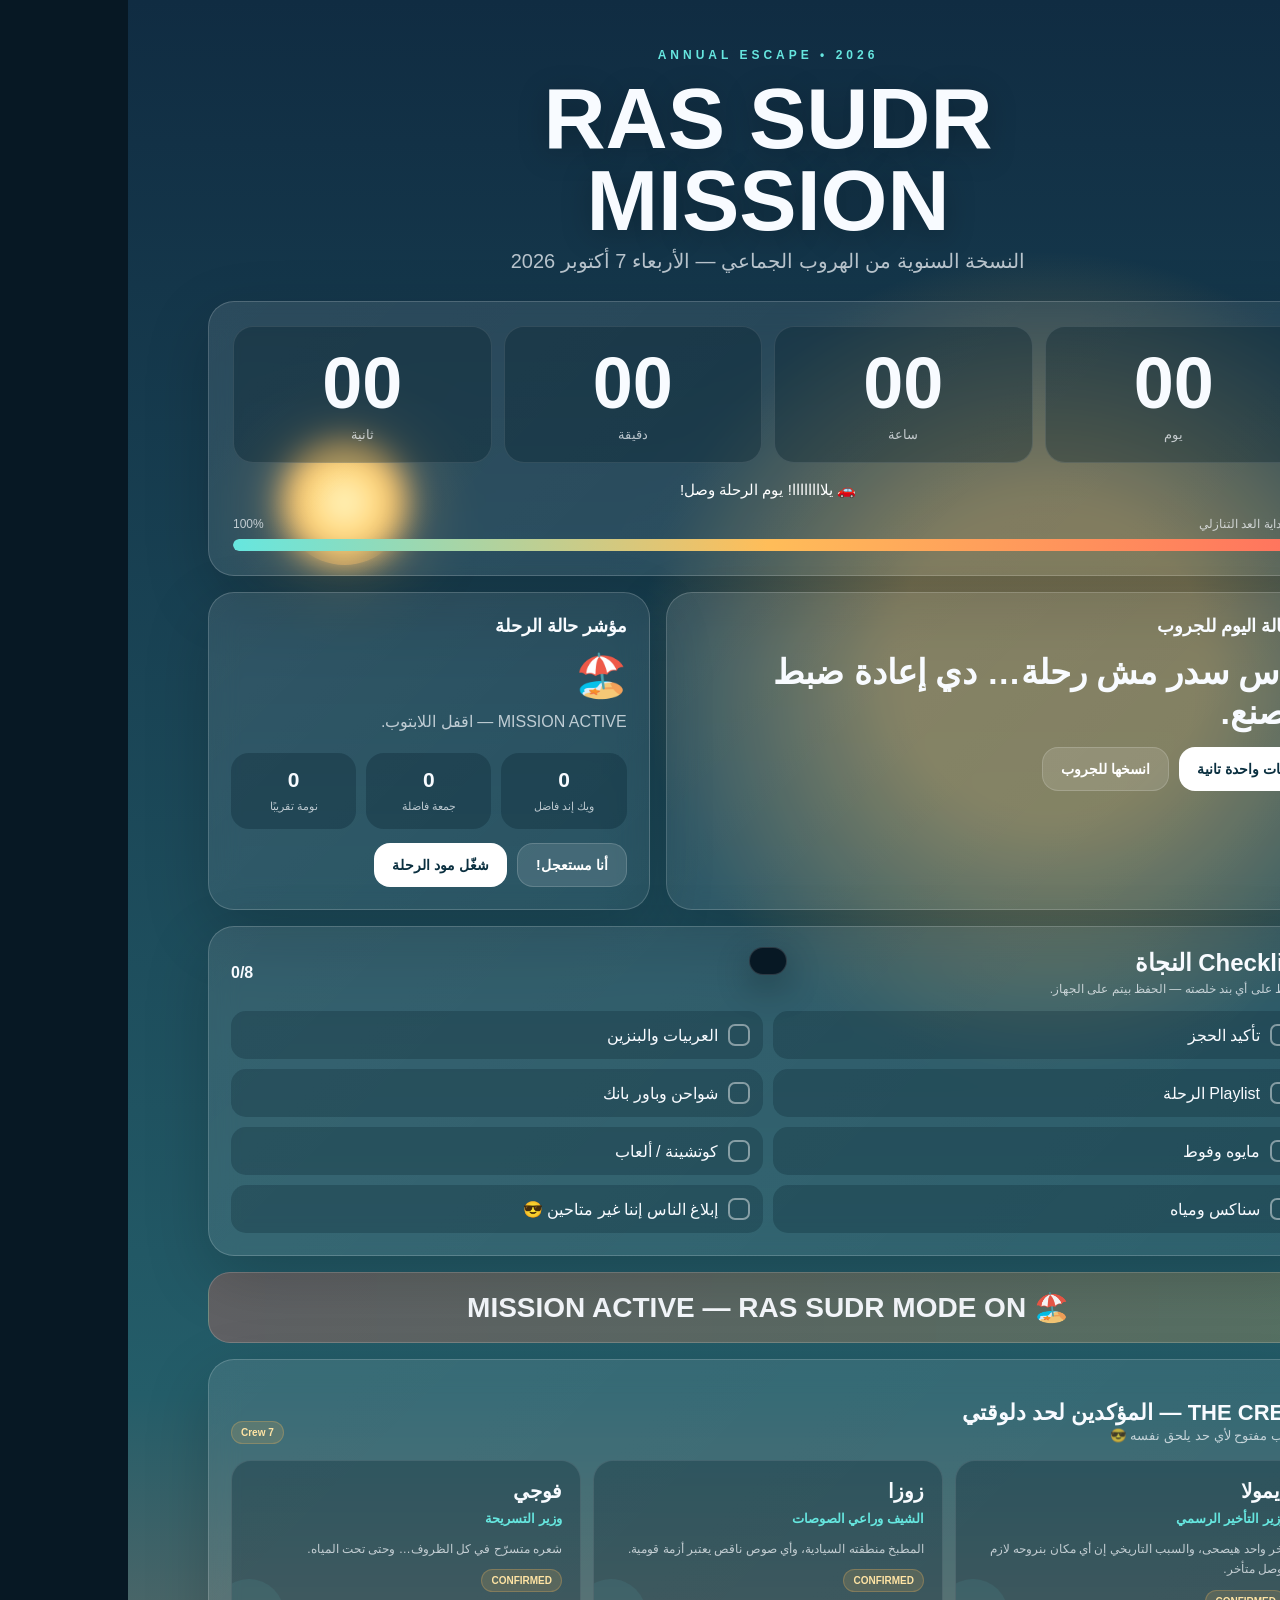
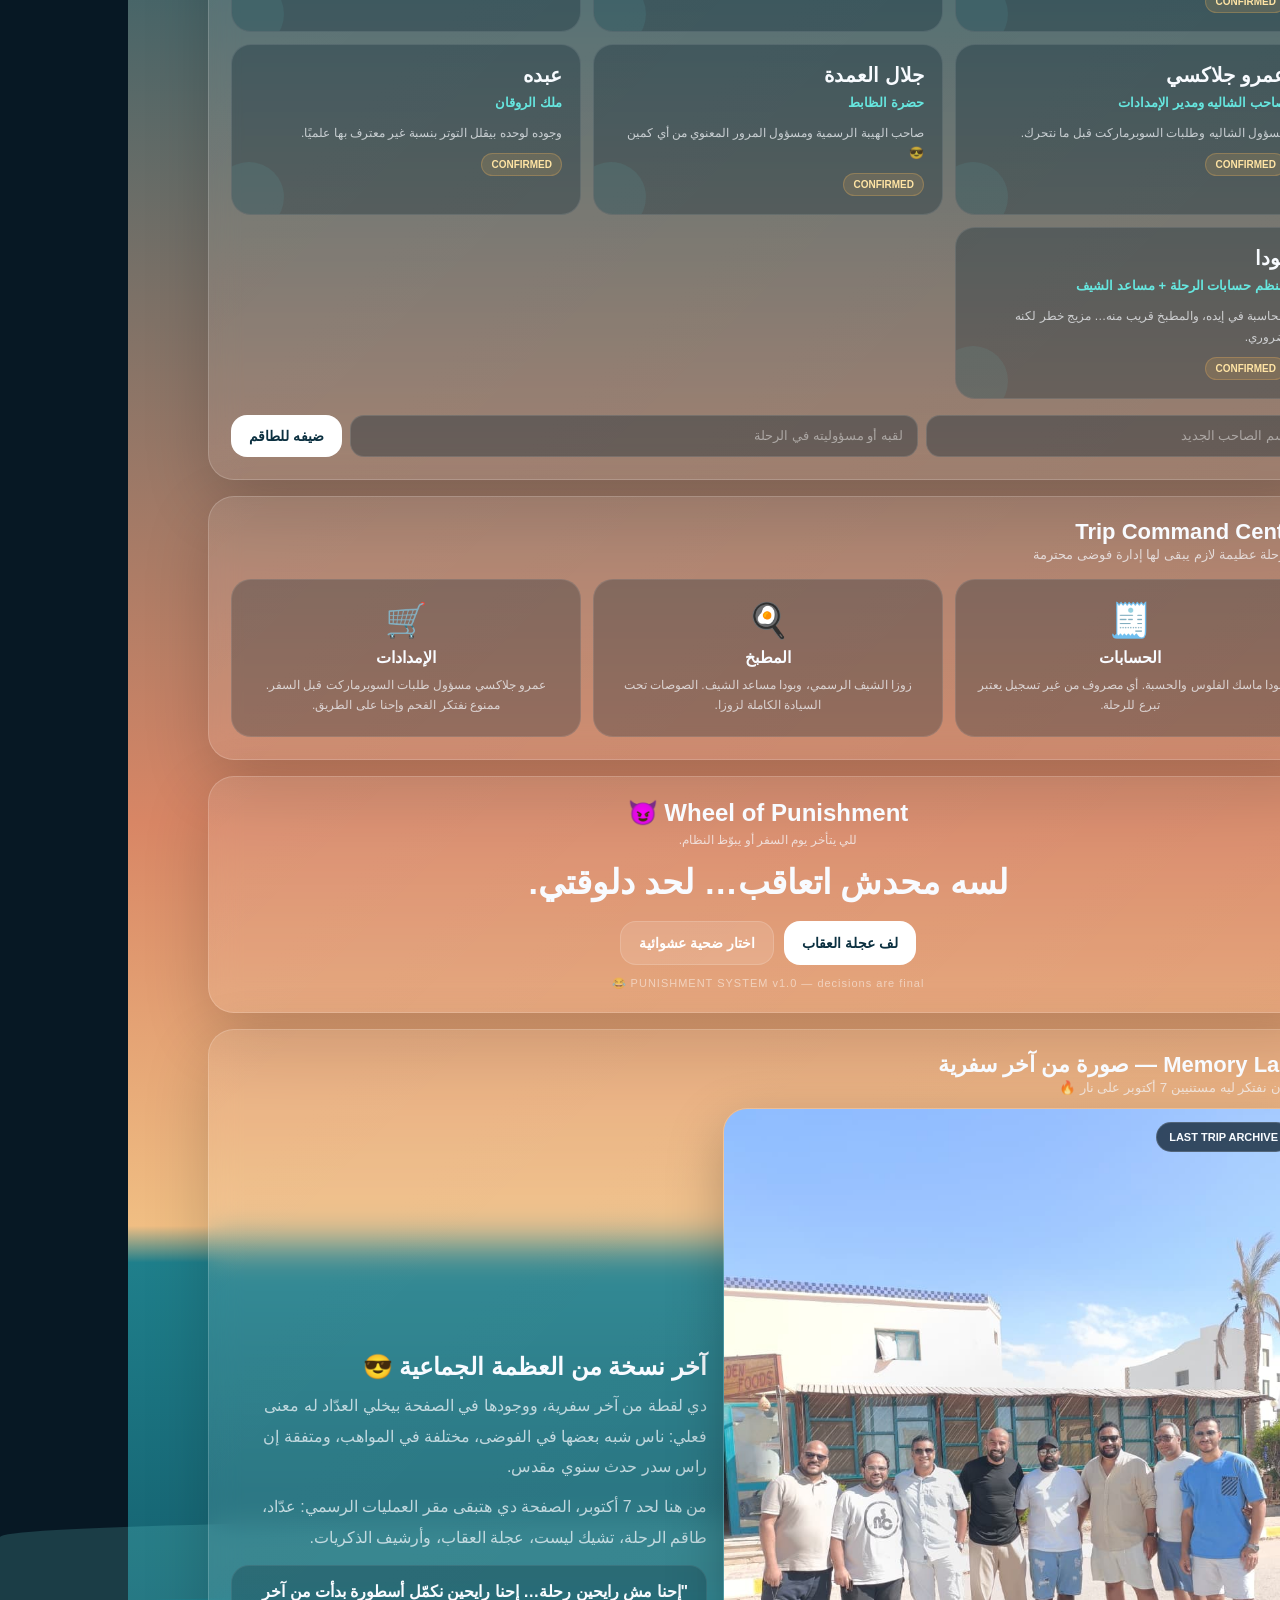
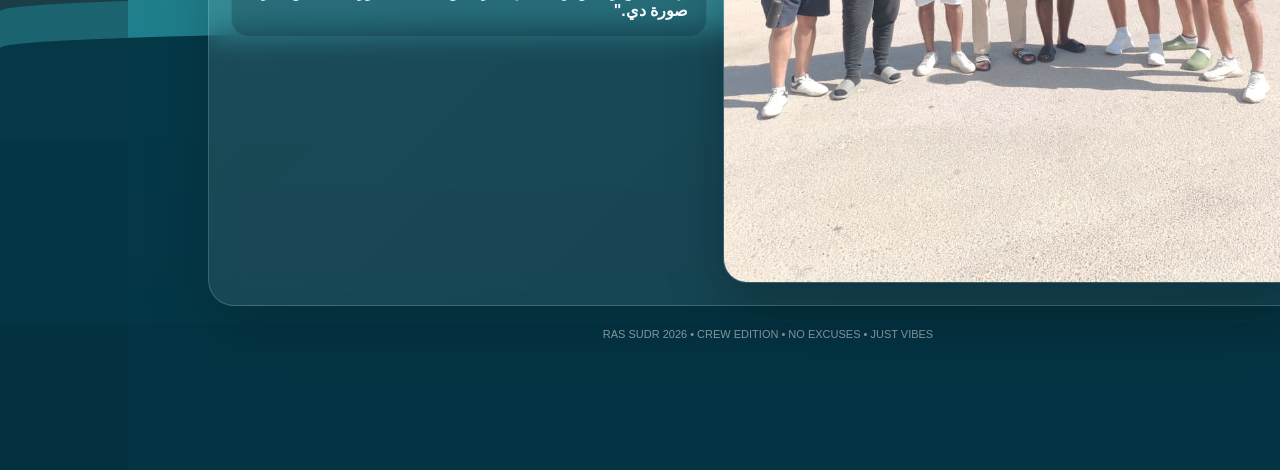
==== index.html @ b0a5f382 "Rename Ras_Sudr_Mission_2026_Crew_Edition_With_Photo.html to index.html" ====
<!DOCTYPE html>
<html lang="ar" dir="rtl">
<head>
<meta charset="UTF-8" />
<meta name="viewport" content="width=device-width, initial-scale=1.0" />
<title>Ras Sudr Mission 2026 — Crew Edition</title>
<style>
  :root{
    --bg1:#071824;
    --bg2:#0f4152;
    --sand:#f4d7a1;
    --sun:#ffbd59;
    --coral:#ff725e;
    --aqua:#66e6df;
    --glass:rgba(255,255,255,.10);
    --glass2:rgba(255,255,255,.06);
    --border:rgba(255,255,255,.18);
    --text:#f8fbff;
    --muted:rgba(248,251,255,.72);
  }
  *{box-sizing:border-box}
  html,body{margin:0;min-height:100%;font-family:Tahoma,Arial,sans-serif;background:var(--bg1);color:var(--text)}
  body{overflow-x:hidden}
  .sky{
    min-height:100vh;
    position:relative;
    background:
      radial-gradient(circle at 72% 18%, rgba(255,189,89,.42) 0 5%, transparent 13%),
      linear-gradient(180deg,#102c42 0%,#245d69 38%,#d88665 66%,#f0be83 77%,#1f7f8b 78%,#08384a 100%);
  }
  .sun{
    position:absolute; width:125px; height:125px; border-radius:50%;
    left:12%; top:12%; background:radial-gradient(circle,#fff4bd 0 12%,#ffd36a 40%,#ff9d48 100%);
    box-shadow:0 0 70px rgba(255,179,77,.5);
    animation:pulse 4s ease-in-out infinite;
  }
  @keyframes pulse{50%{transform:scale(1.04);box-shadow:0 0 100px rgba(255,179,77,.65)}}
  .wave,.wave2,.wave3{
    position:absolute; left:-10%; width:120%; border-radius:48% 52% 0 0 / 18px 18px 0 0;
  }
  .wave{height:12%;bottom:0;background:rgba(4,51,67,.92);animation:wave 8s ease-in-out infinite}
  .wave2{height:9%;bottom:4%;background:rgba(26,135,150,.52);animation:wave2 10s ease-in-out infinite}
  .wave3{height:6%;bottom:9%;background:rgba(115,224,218,.18);animation:wave 12s ease-in-out infinite reverse}
  @keyframes wave{50%{transform:translateX(3%) translateY(8px) rotate(.4deg)}}
  @keyframes wave2{50%{transform:translateX(-3%) translateY(-6px) rotate(-.5deg)}}
  .wrap{position:relative;z-index:5;width:min(1120px,92%);margin:auto;padding:48px 0 130px}
  .eyebrow{letter-spacing:4px;font-weight:800;font-size:12px;color:var(--aqua);text-align:center}
  h1{font-size:clamp(38px,7vw,86px);line-height:.95;margin:16px auto 8px;text-align:center;text-shadow:0 6px 30px rgba(0,0,0,.25)}
  .subtitle{text-align:center;color:var(--muted);font-size:clamp(15px,2vw,20px);margin-bottom:28px}
  .glass{
    background:linear-gradient(135deg,var(--glass),var(--glass2));
    border:1px solid var(--border); backdrop-filter:blur(15px); -webkit-backdrop-filter:blur(15px);
    box-shadow:0 22px 65px rgba(0,0,0,.18); border-radius:26px;
  }
  .countdown{padding:24px}
  .timer{display:grid;grid-template-columns:repeat(4,1fr);gap:12px}
  .unit{padding:20px 8px;text-align:center;border-radius:20px;background:rgba(4,31,43,.34);border:1px solid rgba(255,255,255,.10)}
  .num{font-size:clamp(36px,7vw,72px);font-weight:900;line-height:1;font-variant-numeric:tabular-nums}
  .label{margin-top:8px;color:var(--muted);font-size:13px}
  .status{text-align:center;margin-top:18px;font-size:15px;color:#fff}
  .progressBox{margin-top:18px}
  .progressTop{display:flex;justify-content:space-between;gap:12px;color:var(--muted);font-size:12px;margin-bottom:8px}
  .bar{height:12px;border-radius:99px;background:rgba(255,255,255,.12);overflow:hidden}
  .fill{height:100%;width:0;border-radius:99px;background:linear-gradient(90deg,var(--aqua),var(--sun),var(--coral));transition:width .8s ease}
  .grid{display:grid;grid-template-columns:1.2fr .8fr;gap:16px;margin-top:16px}
  .card{padding:22px}
  .card h2{font-size:18px;margin:0 0 14px}
  .quote{font-size:clamp(22px,3vw,34px);font-weight:800;min-height:82px;display:flex;align-items:center}
  button{
    border:0;cursor:pointer;border-radius:16px;padding:13px 18px;font-weight:800;font-size:14px;
    background:#fff;color:#0b3040;transition:.2s transform,.2s opacity;
  }
  button:hover{transform:translateY(-2px)}
  .secondary{background:rgba(255,255,255,.12);color:#fff;border:1px solid rgba(255,255,255,.16)}
  .buttons{display:flex;gap:10px;flex-wrap:wrap;margin-top:14px}
  .mood{font-size:42px;margin-bottom:8px}
  .moodText{color:var(--muted);line-height:1.8}
  .mini-grid{display:grid;grid-template-columns:repeat(3,1fr);gap:10px;margin-top:16px}
  .mini{padding:15px;border-radius:18px;background:rgba(4,31,43,.30);text-align:center}
  .mini strong{display:block;font-size:21px;margin-bottom:4px}
  .mini span{font-size:11px;color:var(--muted)}
  .check{margin-top:16px;padding:22px}
  .checkHeader{display:flex;justify-content:space-between;gap:12px;align-items:center}
  .checklist{display:grid;grid-template-columns:repeat(2,1fr);gap:10px;margin-top:15px}
  .item{display:flex;align-items:center;gap:10px;padding:13px;border-radius:15px;background:rgba(4,31,43,.25);cursor:pointer;user-select:none}
  .box{width:22px;height:22px;border-radius:7px;border:2px solid rgba(255,255,255,.45);display:grid;place-items:center;flex:0 0 auto}
  .item.done{opacity:.58;text-decoration:line-through}
  .item.done .box{background:var(--aqua);border-color:var(--aqua);color:#07303d}
  .footer{text-align:center;margin-top:22px;color:rgba(255,255,255,.55);font-size:11px}
  .shake{animation:shake .42s linear}
  @keyframes shake{
    0%,100%{transform:translateX(0)}20%{transform:translateX(-9px)}40%{transform:translateX(9px)}
    60%{transform:translateX(-7px)}80%{transform:translateX(7px)}
  }
  .toast{
    position:fixed;z-index:30;bottom:25px;left:50%;transform:translateX(-50%) translateY(100px);
    background:#071824;color:#fff;padding:13px 18px;border-radius:999px;border:1px solid rgba(255,255,255,.15);
    box-shadow:0 12px 35px rgba(0,0,0,.3);transition:.35s;white-space:nowrap;max-width:92%;overflow:hidden;text-overflow:ellipsis
  }
  .toast.show{transform:translateX(-50%) translateY(0)}
  .confetti{position:fixed;z-index:25;top:-20px;width:10px;height:18px;border-radius:2px;animation:fall linear forwards}
  @keyframes fall{to{transform:translateY(110vh) rotate(900deg)}}
  @media(max-width:760px){
    .wrap{padding-top:32px}
    .grid{grid-template-columns:1fr}
    .timer{grid-template-columns:repeat(2,1fr)}
    .checklist{grid-template-columns:1fr}
    .mini-grid{grid-template-columns:1fr 1fr 1fr}
    .sun{width:90px;height:90px;left:6%;top:8%}
  }

  .sectionTitle{display:flex;justify-content:space-between;gap:12px;align-items:end;margin:18px 0 12px}
  .sectionTitle h2{margin:0;font-size:22px}
  .sectionTitle small{color:var(--muted)}
  .crewWrap{margin-top:16px;padding:22px}
  .crewGrid{display:grid;grid-template-columns:repeat(3,1fr);gap:12px;margin-top:16px}
  .crewCard{position:relative;padding:18px;border-radius:20px;background:rgba(4,31,43,.30);border:1px solid rgba(255,255,255,.10);min-height:145px;overflow:hidden}
  .crewCard::after{content:"";position:absolute;width:70px;height:70px;border-radius:50%;background:rgba(102,230,223,.08);left:-18px;bottom:-18px}
  .crewName{font-size:20px;font-weight:900;margin-bottom:6px}
  .crewRole{font-size:13px;color:var(--aqua);font-weight:800;line-height:1.6}
  .crewJoke{font-size:12px;color:var(--muted);margin-top:9px;line-height:1.7}
  .badge{display:inline-block;padding:5px 9px;border-radius:999px;background:rgba(255,189,89,.15);color:#ffe4a4;border:1px solid rgba(255,189,89,.25);font-size:10px;font-weight:800;margin-top:10px}
  .crewAdd{display:grid;grid-template-columns:1fr 1.5fr auto;gap:8px;margin-top:16px}
  .crewAdd input{width:100%;border:1px solid rgba(255,255,255,.12);background:rgba(4,31,43,.35);color:#fff;border-radius:14px;padding:12px 14px;outline:none}
  .crewAdd input::placeholder{color:rgba(255,255,255,.45)}
  .missionGrid{display:grid;grid-template-columns:repeat(3,1fr);gap:12px;margin-top:16px}
  .missionCard{padding:20px;border-radius:20px;background:rgba(4,31,43,.28);border:1px solid rgba(255,255,255,.10);text-align:center}
  .missionIcon{font-size:34px;margin-bottom:8px}
  .missionCard h3{margin:0 0 8px;font-size:16px}
  .missionCard p{margin:0;color:var(--muted);font-size:12px;line-height:1.7}
  .wheelBox{margin-top:16px;padding:22px;text-align:center}
  .wheelResult{font-size:clamp(22px,3vw,34px);font-weight:900;min-height:50px;display:grid;place-items:center;margin:10px 0}
  .secretBanner{display:none;margin-top:16px;padding:18px 22px;text-align:center;font-weight:900;font-size:clamp(18px,3vw,28px);border-radius:22px;background:linear-gradient(90deg,rgba(255,114,94,.28),rgba(255,189,89,.24));border:1px solid rgba(255,255,255,.18)}
  .secretBanner.show{display:block;animation:flashIn .5s ease}
  @keyframes flashIn{from{opacity:0;transform:scale(.96)}to{opacity:1;transform:scale(1)}}
  .tripCode{margin-top:12px;font-size:11px;color:rgba(255,255,255,.5);letter-spacing:1px}
  @media(max-width:900px){.crewGrid{grid-template-columns:repeat(2,1fr)}.missionGrid{grid-template-columns:1fr}.crewAdd{grid-template-columns:1fr}}
  @media(max-width:560px){.crewGrid{grid-template-columns:1fr}}


  .memorySection{margin-top:16px;padding:22px}
  .memoryGrid{display:grid;grid-template-columns:1.1fr .9fr;gap:16px;align-items:center}
  .memoryPhotoWrap{position:relative}
  .memoryPhoto{
    width:100%;display:block;border-radius:24px;border:1px solid rgba(255,255,255,.14);
    box-shadow:0 20px 55px rgba(0,0,0,.25)
  }
  .photoTag{
    position:absolute;right:14px;top:14px;padding:8px 12px;border-radius:999px;
    background:rgba(7,24,36,.72);backdrop-filter:blur(8px);border:1px solid rgba(255,255,255,.16);
    font-size:11px;font-weight:800
  }
  .memoryText h2{margin:0 0 10px;font-size:24px}
  .memoryText p{margin:0 0 10px;color:var(--muted);line-height:1.9}
  .memoryQuote{
    margin-top:12px;padding:16px 18px;border-radius:18px;background:rgba(4,31,43,.25);
    border:1px solid rgba(255,255,255,.08);font-weight:800
  }
  @media(max-width:900px){.memoryGrid{grid-template-columns:1fr}}

</style>
</head>
<body>
<div class="sky">
  <div class="sun"></div>
  <div class="wave3"></div><div class="wave2"></div><div class="wave"></div>

  <main class="wrap">
    <div class="eyebrow">ANNUAL ESCAPE • 2026</div>
    <h1>RAS SUDR<br>MISSION</h1>
    <div class="subtitle">النسخة السنوية من الهروب الجماعي — الأربعاء 7 أكتوبر 2026</div>

    <section class="glass countdown" id="mainCard">
      <div class="timer">
        <div class="unit"><div class="num" id="days">00</div><div class="label">يوم</div></div>
        <div class="unit"><div class="num" id="hours">00</div><div class="label">ساعة</div></div>
        <div class="unit"><div class="num" id="minutes">00</div><div class="label">دقيقة</div></div>
        <div class="unit"><div class="num" id="seconds">00</div><div class="label">ثانية</div></div>
      </div>
      <div class="status" id="status">جاري حساب مستوى الصبر المتبقي...</div>
      <div class="progressBox">
        <div class="progressTop"><span>من بداية العد التنازلي</span><span id="percent">0%</span></div>
        <div class="bar"><div class="fill" id="fill"></div></div>
      </div>
    </section>

    <div class="grid">
      <section class="glass card">
        <h2>رسالة اليوم للجروب</h2>
        <div class="quote" id="quote">راس سدر مش رحلة… دي إعادة ضبط مصنع.</div>
        <div class="buttons">
          <button onclick="newQuote()">هات واحدة تانية</button>
          <button class="secondary" onclick="copyQuote()">انسخها للجروب</button>
        </div>
      </section>

      <section class="glass card">
        <h2>مؤشر حالة الرحلة</h2>
        <div class="mood" id="mood">🌊</div>
        <div class="moodText" id="moodText">لسه بنسخّن… بس الحجز في القلب.</div>
        <div class="mini-grid">
          <div class="mini"><strong id="weekends">0</strong><span>ويك إند فاضل</span></div>
          <div class="mini"><strong id="fridays">0</strong><span>جمعة فاضلة</span></div>
          <div class="mini"><strong id="sleepCount">0</strong><span>نومة تقريبًا</span></div>
        </div>
        <div class="buttons">
          <button class="secondary" onclick="panic()">أنا مستعجل!</button>
          <button onclick="party()">شغّل مود الرحلة</button>
        </div>
      </section>
    </div>

    <section class="glass check">
      <div class="checkHeader">
        <div>
          <h2 style="margin:0 0 5px">Checklist النجاة</h2>
          <div style="color:var(--muted);font-size:12px">اضغط على أي بند خلصته — الحفظ بيتم على الجهاز.</div>
        </div>
        <div id="doneCount" style="font-weight:900">0/8</div>
      </div>
      <div class="checklist" id="checklist"></div>
    </section>

    
    <div class="secretBanner" id="secretBanner"></div>

    <section class="glass crewWrap">
      <div class="sectionTitle">
        <div>
          <h2>THE CREW — المؤكدين لحد دلوقتي</h2>
          <small>والباب مفتوح لأي حد يلحق نفسه 😎</small>
        </div>
        <div class="badge" id="crewCount">7 Crew</div>
      </div>
      <div class="crewGrid" id="crewGrid"></div>

      <div class="crewAdd">
        <input id="newCrewName" type="text" placeholder="اسم الصاحب الجديد">
        <input id="newCrewRole" type="text" placeholder="لقبه أو مسؤوليته في الرحلة">
        <button onclick="addCrew()">ضيفه للطاقم</button>
      </div>
    </section>

    <section class="glass card" style="margin-top:16px">
      <div class="sectionTitle" style="margin-top:0">
        <div>
          <h2>Trip Command Center</h2>
          <small>كل رحلة عظيمة لازم يبقى لها إدارة فوضى محترمة</small>
        </div>
      </div>
      <div class="missionGrid">
        <div class="missionCard">
          <div class="missionIcon">🧾</div>
          <h3>الحسابات</h3>
          <p>بودا ماسك الفلوس والحسبة. أي مصروف من غير تسجيل يعتبر تبرع للرحلة.</p>
        </div>
        <div class="missionCard">
          <div class="missionIcon">🍳</div>
          <h3>المطبخ</h3>
          <p>زوزا الشيف الرسمي، وبودا مساعد الشيف. الصوصات تحت السيادة الكاملة لزوزا.</p>
        </div>
        <div class="missionCard">
          <div class="missionIcon">🛒</div>
          <h3>الإمدادات</h3>
          <p>عمرو جلاكسي مسؤول طلبات السوبرماركت قبل السفر. ممنوع نفتكر الفحم وإحنا على الطريق.</p>
        </div>
      </div>
    </section>

    <section class="glass wheelBox">
      <h2 style="margin:0">Wheel of Punishment 😈</h2>
      <div style="color:var(--muted);font-size:12px;margin-top:6px">للي يتأخر يوم السفر أو يبوّظ النظام.</div>
      <div class="wheelResult" id="wheelResult">لسه محدش اتعاقب… لحد دلوقتي.</div>
      <div class="buttons" style="justify-content:center">
        <button onclick="spinPunishment()">لف عجلة العقاب</button>
        <button class="secondary" onclick="pickVictim()">اختار ضحية عشوائية</button>
      </div>
      <div class="tripCode">PUNISHMENT SYSTEM v1.0 — decisions are final 😂</div>
    </section>


    <section class="glass memorySection">
      <div class="sectionTitle" style="margin-top:0">
        <div>
          <h2>Memory Lane — صورة من آخر سفرية</h2>
          <small>عشان نفتكر ليه مستنيين 7 أكتوبر على نار 🔥</small>
        </div>
      </div>
      <div class="memoryGrid">
        <div class="memoryPhotoWrap">
          <img class="memoryPhoto" src="[data-uri]" alt="صورة من آخر سفرية راس سدر">
          <div class="photoTag">LAST TRIP ARCHIVE</div>
        </div>
        <div class="memoryText">
          <h2>آخر نسخة من العظمة الجماعية 😎</h2>
          <p>
            دي لقطة من آخر سفرية، ووجودها في الصفحة بيخلي العدّاد له معنى فعلي:
            ناس شبه بعضها في الفوضى، مختلفة في المواهب، ومتفقة إن راس سدر حدث سنوي مقدس.
          </p>
          <p>
            من هنا لحد 7 أكتوبر، الصفحة دي هتبقى مقر العمليات الرسمي:
            عدّاد، طاقم الرحلة، تشيك ليست، عجلة العقاب، وأرشيف الذكريات.
          </p>
          <div class="memoryQuote">"إحنا مش رايحين رحلة… إحنا رايحين نكمّل أسطورة بدأت من آخر صورة دي."</div>
        </div>
      </div>
    </section>


    <div class="footer">RAS SUDR 2026 • CREW EDITION • NO EXCUSES • JUST VIBES</div>
  </main>
</div>
<div class="toast" id="toast"></div>

<script>
/* =========================
   عدّل من هنا بسهولة
   ========================= */
const CONFIG = {
  tripDate: new Date("2026-10-07T00:00:00+03:00"),
  countdownStart: new Date("2026-08-23T00:00:00+03:00"),
  checklist: [
    "تأكيد الحجز",
    "العربيات والبنزين",
    "Playlist الرحلة",
    "شواحن وباور بانك",
    "مايوه وفوط",
    "كوتشينة / ألعاب",
    "سناكس ومياه",
    "إبلاغ الناس إننا غير متاحين 😎"
  ],

  crew: [
    {name:"إيمولا", role:"وزير التأخير الرسمي", joke:"آخر واحد هيصحى، والسبب التاريخي إن أي مكان بنروحه لازم نوصل متأخر."},
    {name:"زوزا", role:"الشيف وراعي الصوصات", joke:"المطبخ منطقته السيادية، وأي صوص ناقص يعتبر أزمة قومية."},
    {name:"فوجي", role:"وزير التسريحة", joke:"شعره متسرّح في كل الظروف… وحتى تحت المياه."},
    {name:"عمرو جلاكسي", role:"صاحب الشاليه ومدير الإمدادات", joke:"مسؤول الشاليه وطلبات السوبرماركت قبل ما نتحرك."},
    {name:"جلال العمدة", role:"حضرة الظابط", joke:"صاحب الهيبة الرسمية ومسؤول المرور المعنوي من أي كمين 😎"},
    {name:"عبده", role:"ملك الروقان", joke:"وجوده لوحده بيقلل التوتر بنسبة غير معترف بها علميًا."},
    {name:"بودا", role:"منظم حسابات الرحلة + مساعد الشيف", joke:"الحاسبة في إيده، والمطبخ قريب منه… مزيج خطر لكنه ضروري."}
  ],
  punishments: [
    "يعمل الشاي/القهوة للجروب كله ☕",
    "ينزل يجيب طلب السوبرماركت الجاي 🛒",
    "يغسل المواعين بعد الأكلة الكبيرة 🍽️",
    "يدفع أول آيس كريم للجروب 🍦",
    "يتنازل عن اختيار الأغنية الجاية 🎵",
    "يصحّي إيمولا الصبح — أصعب عقاب 😭",
    "يبقى مسؤول تصوير الجروب لمدة ساعة 📸",
    "يجهز الفطار مع الشيف 👨‍🍳"
  ],
  quotes: [
    "راس سدر مش رحلة… دي إعادة ضبط مصنع.",
    "كل يوم بيعدّي هو انتصار صغير على الشغل.",
    "اللي يقول مش جاي… هنعتبره قالها تحت ضغط.",
    "ممنوع الكلام عن الشغل بعد أول لافتة راس سدر.",
    "7 أكتوبر: اليوم الرسمي لاختفاء المسؤولية.",
    "إحنا مش مستنيين إجازة… الإجازة هي اللي مستنيانا.",
    "باقي شوية ونبدأ أهم اجتماع سنوي: البحر × الصحاب.",
    "الـOut of Office السنة دي هيبقى له معنى."
  ]
};

const $ = id => document.getElementById(id);
const pad = n => String(n).padStart(2,"0");

function updateCountdown(){
  const now = new Date();
  let diff = CONFIG.tripDate - now;

  if(diff <= 0){
    $("days").textContent="00"; $("hours").textContent="00";
    $("minutes").textContent="00"; $("seconds").textContent="00";
    $("status").textContent="🚗 يلاااااااا! يوم الرحلة وصل!";
    $("fill").style.width="100%"; $("percent").textContent="100%";
    $("mood").textContent="🏖️"; $("moodText").textContent="MISSION ACTIVE — اقفل اللابتوب.";
    $("secretBanner").textContent="🏖️ MISSION ACTIVE — RAS SUDR MODE ON"; $("secretBanner").classList.add("show");
    return;
  }

  const d = Math.floor(diff/86400000);
  const h = Math.floor((diff%86400000)/3600000);
  const m = Math.floor((diff%3600000)/60000);
  const s = Math.floor((diff%60000)/1000);

  $("days").textContent=pad(d); $("hours").textContent=pad(h);
  $("minutes").textContent=pad(m); $("seconds").textContent=pad(s);
  $("sleepCount").textContent=d;
  updateSecretMode(d);

  const total = CONFIG.tripDate - CONFIG.countdownStart;
  const elapsed = now - CONFIG.countdownStart;
  const p = Math.max(0,Math.min(100,(elapsed/total)*100));
  $("fill").style.width=p.toFixed(1)+"%";
  $("percent").textContent=p.toFixed(1)+"%";

  $("weekends").textContent=Math.ceil(d/7);
  $("fridays").textContent=countWeekday(now,CONFIG.tripDate,5);

  if(d > 30){
    $("status").textContent="لسه بدري… بس العد التنازلي رسميًا بدأ.";
    $("mood").textContent="🌊"; $("moodText").textContent="مرحلة الترقب الهادئ… قبل ما الجروب يقلب كل يوم.";
  }else if(d > 14){
    $("status").textContent="بدأنا ندخل منطقة الحماس غير المبرر.";
    $("mood").textContent="😎"; $("moodText").textContent="وقت تأكيد العربيات والحجز والبلاي ليست.";
  }else if(d > 7){
    $("status").textContent="أقل من أسبوعين. أي أعذار مرفوضة.";
    $("mood").textContent="🔥"; $("moodText").textContent="الحماس عالي. الإنتاجية في الشغل تحت المراجعة.";
  }else if(d > 2){
    $("status").textContent="أقل من أسبوع. ممنوع أي ظروف طارئة.";
    $("mood").textContent="🧳"; $("moodText").textContent="Pack. Charge. Disappear.";
  }else{
    $("status").textContent="🚨 حالة طوارئ: الرحلة قربت جدًا!";
    $("mood").textContent="🚗💨"; $("moodText").textContent="أي اجتماع بعد كده غير معترف به.";
  }
}

function countWeekday(start,end,weekday){
  let c=0,d=new Date(start); d.setHours(0,0,0,0);
  while(d<end){ if(d.getDay()===weekday)c++; d.setDate(d.getDate()+1); }
  return c;
}

function newQuote(){
  const arr=CONFIG.quotes;
  let q=arr[Math.floor(Math.random()*arr.length)];
  if(q===$("quote").textContent && arr.length>1) return newQuote();
  $("quote").textContent=q;
}

function copyQuote(){
  const text=$("quote").textContent+" 🌊🏖️";
  navigator.clipboard?.writeText(text);
  showToast("اتنسخت… ابعتها للجروب وولّع الدنيا 😎");
}

function panic(){
  const card=$("mainCard");
  card.classList.remove("shake"); void card.offsetWidth; card.classList.add("shake");
  const msgs=[
    "مفيش زرار يسرّع أكتوبر للأسف 😭",
    "حاول تنام بدري… الأيام هتعدي أسرع 😂",
    "تم إرسال طلب رسمي للزمن إنه يسرّع.",
    "Error 404: الصبر غير موجود."
  ];
  showToast(msgs[Math.floor(Math.random()*msgs.length)]);
}

function party(){
  for(let i=0;i<55;i++){
    const el=document.createElement("div");
    el.className="confetti";
    el.style.left=Math.random()*100+"vw";
    el.style.background=["#66e6df","#ffbd59","#ff725e","#fff","#8fd3ff"][Math.floor(Math.random()*5)];
    el.style.animationDuration=(2+Math.random()*2.5)+"s";
    el.style.animationDelay=(Math.random()*.8)+"s";
    document.body.appendChild(el);
    setTimeout(()=>el.remove(),5000);
  }
  showToast("MISSION MODE: ON 🌊🔥");
}

let toastTimer;
function showToast(text){
  const t=$("toast"); t.textContent=text; t.classList.add("show");
  clearTimeout(toastTimer); toastTimer=setTimeout(()=>t.classList.remove("show"),2600);
}


function getCrew(){
  const extras=JSON.parse(localStorage.getItem("rasSudrExtraCrew")||"[]");
  return [...CONFIG.crew,...extras];
}

function buildCrew(){
  const crew=getCrew();
  const grid=$("crewGrid");
  grid.innerHTML="";
  crew.forEach((p,i)=>{
    const c=document.createElement("div");
    c.className="crewCard";
    c.innerHTML=`
      <div class="crewName">${p.name}</div>
      <div class="crewRole">${p.role}</div>
      <div class="crewJoke">${p.joke || "عضو جديد في الطاقم… التفاصيل السرية لسه بتتجمع."}</div>
      <span class="badge">${i < CONFIG.crew.length ? "CONFIRMED" : "NEW JOINER"}</span>
    `;
    grid.appendChild(c);
  });
  $("crewCount").textContent=crew.length+" Crew";
}

function addCrew(){
  const name=$("newCrewName").value.trim();
  const role=$("newCrewRole").value.trim();
  if(!name){showToast("اكتب اسم الصاحب الأول 😄");return;}
  const extras=JSON.parse(localStorage.getItem("rasSudrExtraCrew")||"[]");
  extras.push({name,role:role||"عضو جديد تحت الاختبار",joke:"انضم متأخر… ولسه بنحدد مسؤوليته الحقيقية 😂"});
  localStorage.setItem("rasSudrExtraCrew",JSON.stringify(extras));
  $("newCrewName").value=""; $("newCrewRole").value="";
  buildCrew(); party(); showToast(name+" دخل الطاقم رسميًا 🔥");
}

function spinPunishment(){
  const p=CONFIG.punishments[Math.floor(Math.random()*CONFIG.punishments.length)];
  $("wheelResult").textContent=p;
  showToast("تم إصدار الحكم 😂");
}

function pickVictim(){
  const crew=getCrew();
  const victim=crew[Math.floor(Math.random()*crew.length)];
  $("wheelResult").textContent="الضحية: "+victim.name+" 😈";
  showToast("اختيار عادل 100%… تقريبًا.");
}

function updateSecretMode(daysLeft){
  const b=$("secretBanner");
  b.classList.remove("show");
  if(daysLeft <= 1){
    b.textContent="🚨 PACK YOUR SH*T. WE LEAVE TOMORROW. 😂";
    b.classList.add("show");
  }else if(daysLeft <= 7){
    b.textContent="🚨 ONE WEEK LEFT — CANCEL ALL RESPONSIBILITIES";
    b.classList.add("show");
  }else if(daysLeft <= 14){
    b.textContent="🔥 TWO WEEKS LEFT — EXCUSES ARE NOW OFFICIALLY REJECTED";
    b.classList.add("show");
  }
}


function buildChecklist(){
  const saved=JSON.parse(localStorage.getItem("rasSudrChecklist")||"[]");
  const box=$("checklist"); box.innerHTML="";
  CONFIG.checklist.forEach((text,i)=>{
    const item=document.createElement("div");
    item.className="item"+(saved.includes(i)?" done":"");
    item.innerHTML=`<span class="box">${saved.includes(i)?"✓":""}</span><span>${text}</span>`;
    item.onclick=()=>toggleItem(i,item);
    box.appendChild(item);
  });
  updateDone();
}
function toggleItem(i,el){
  let saved=JSON.parse(localStorage.getItem("rasSudrChecklist")||"[]");
  saved=saved.includes(i)?saved.filter(x=>x!==i):[...saved,i];
  localStorage.setItem("rasSudrChecklist",JSON.stringify(saved));
  el.classList.toggle("done");
  el.querySelector(".box").textContent=el.classList.contains("done")?"✓":"";
  updateDone();
}
function updateDone(){
  const saved=JSON.parse(localStorage.getItem("rasSudrChecklist")||"[]");
  $("doneCount").textContent=`${saved.length}/${CONFIG.checklist.length}`;
}

buildCrew();
buildChecklist();
updateCountdown();
setInterval(updateCountdown,1000);
</script>
</body>
</html>
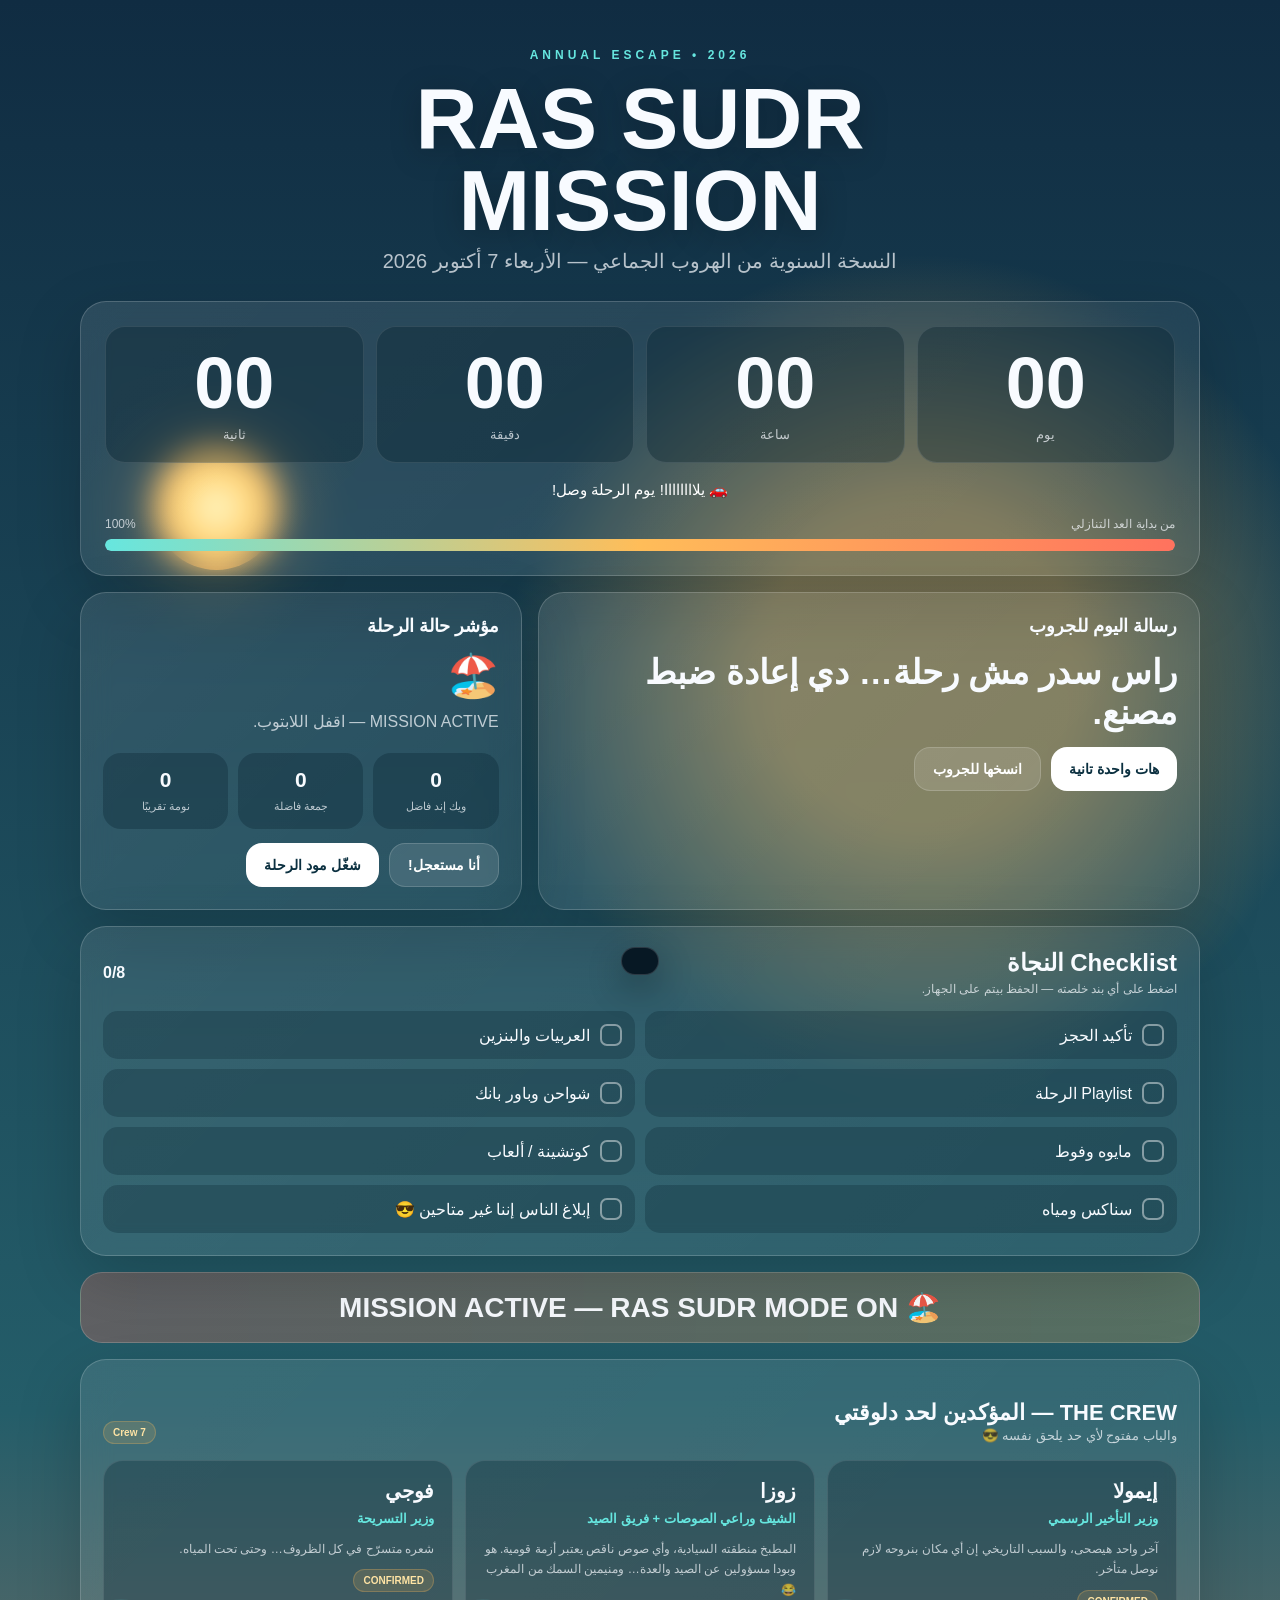
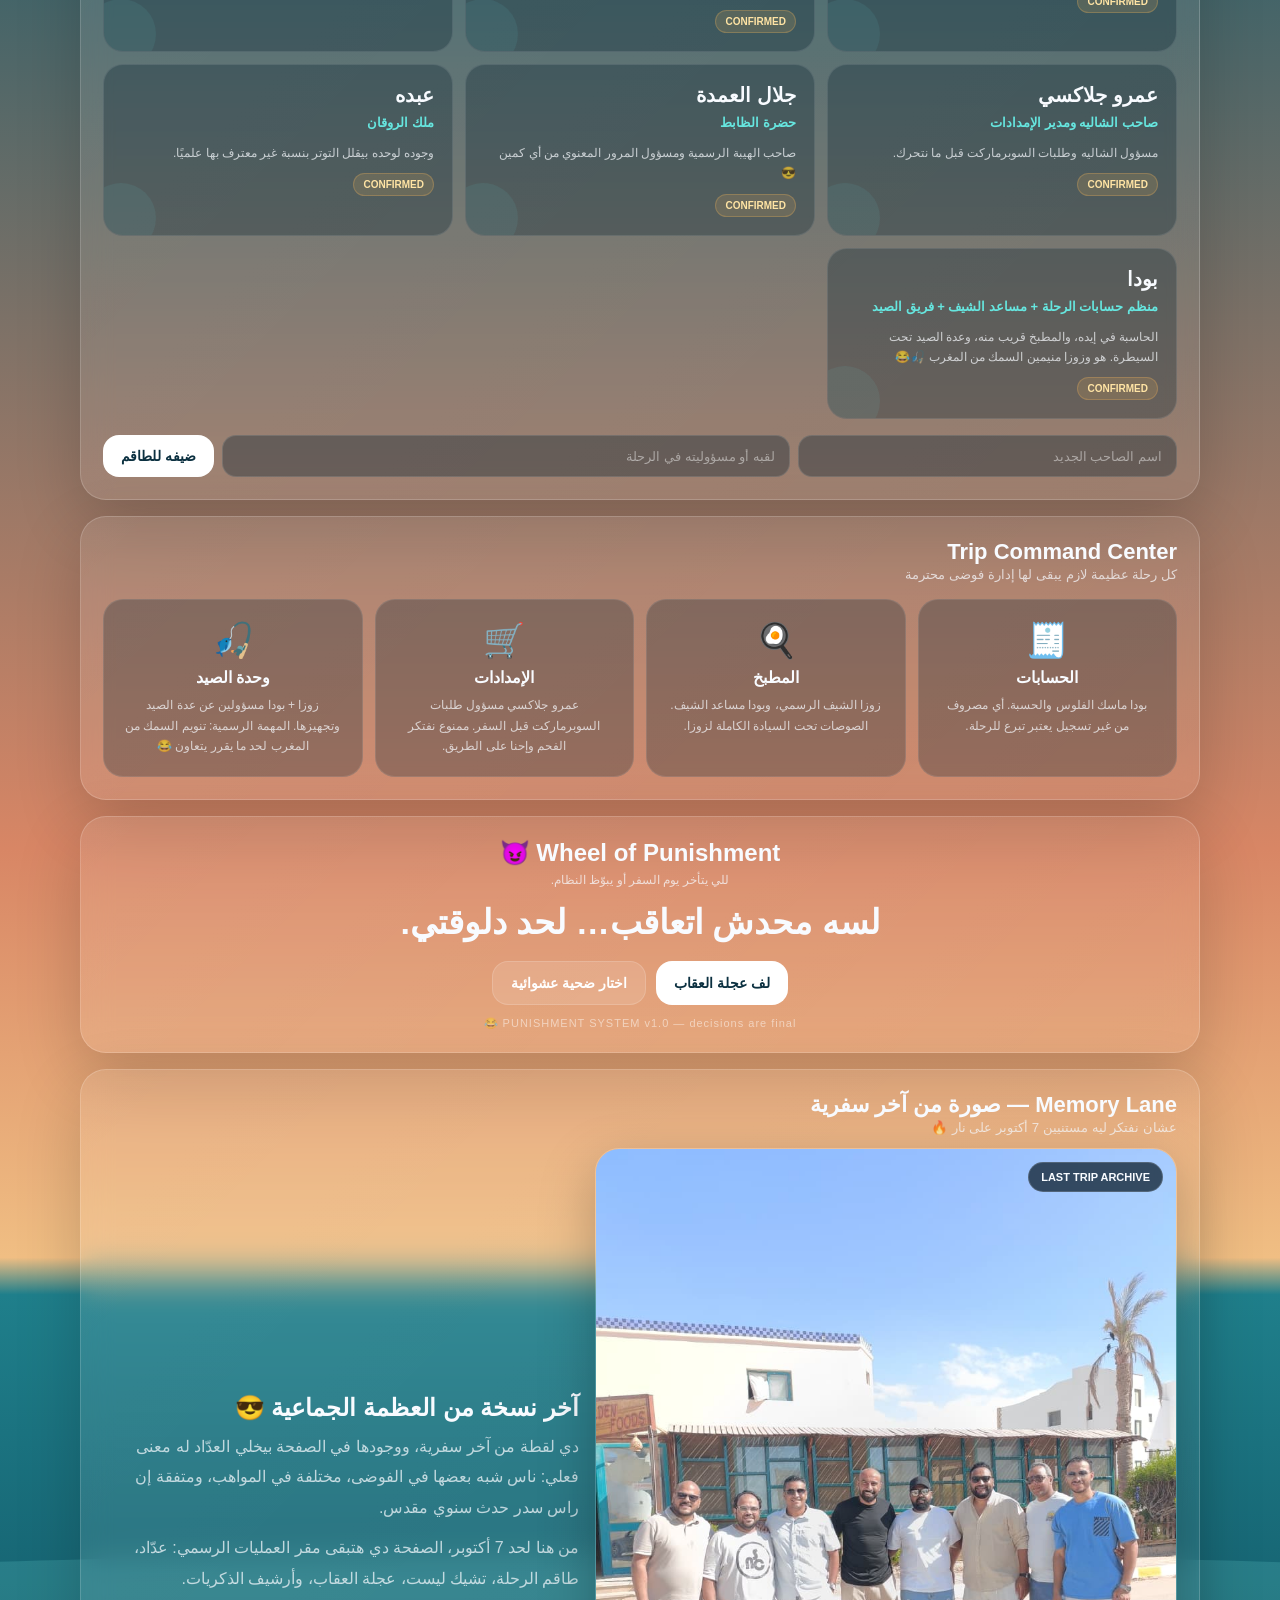
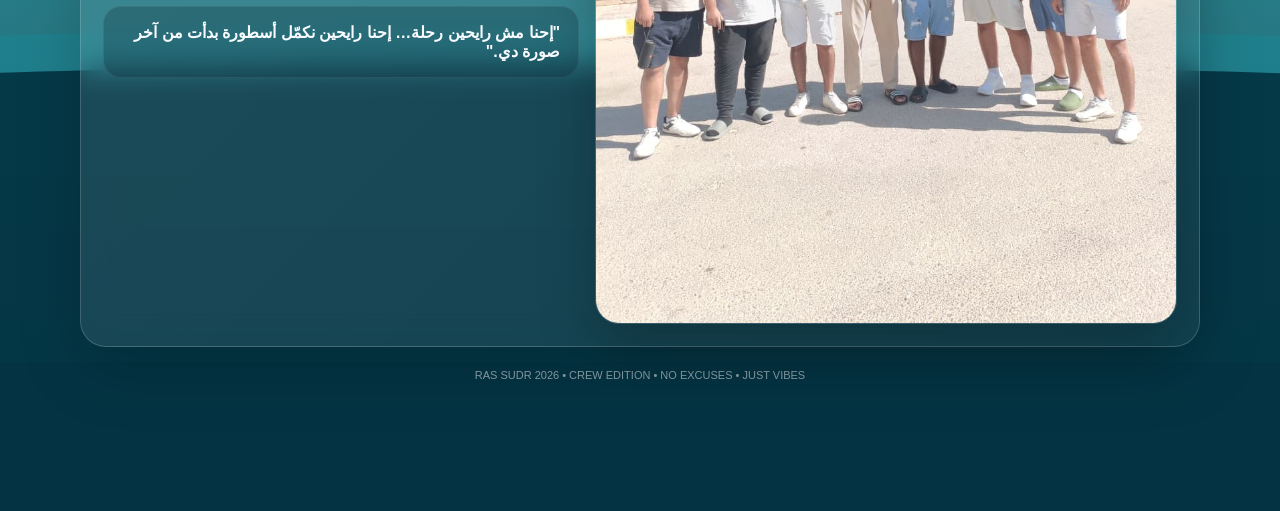
==== commit d70bea7a: "Add files via upload" ====
--- a/index.html
+++ b/index.html
@@ -123,7 +123,7 @@
   .crewAdd{display:grid;grid-template-columns:1fr 1.5fr auto;gap:8px;margin-top:16px}
   .crewAdd input{width:100%;border:1px solid rgba(255,255,255,.12);background:rgba(4,31,43,.35);color:#fff;border-radius:14px;padding:12px 14px;outline:none}
   .crewAdd input::placeholder{color:rgba(255,255,255,.45)}
-  .missionGrid{display:grid;grid-template-columns:repeat(3,1fr);gap:12px;margin-top:16px}
+  .missionGrid{display:grid;grid-template-columns:repeat(4,1fr);gap:12px;margin-top:16px}
   .missionCard{padding:20px;border-radius:20px;background:rgba(4,31,43,.28);border:1px solid rgba(255,255,255,.10);text-align:center}
   .missionIcon{font-size:34px;margin-bottom:8px}
   .missionCard h3{margin:0 0 8px;font-size:16px}
@@ -134,8 +134,8 @@
   .secretBanner.show{display:block;animation:flashIn .5s ease}
   @keyframes flashIn{from{opacity:0;transform:scale(.96)}to{opacity:1;transform:scale(1)}}
   .tripCode{margin-top:12px;font-size:11px;color:rgba(255,255,255,.5);letter-spacing:1px}
-  @media(max-width:900px){.crewGrid{grid-template-columns:repeat(2,1fr)}.missionGrid{grid-template-columns:1fr}.crewAdd{grid-template-columns:1fr}}
-  @media(max-width:560px){.crewGrid{grid-template-columns:1fr}}
+  @media(max-width:900px){.crewGrid{grid-template-columns:repeat(2,1fr)}.missionGrid{grid-template-columns:repeat(2,minmax(0,1fr))}.crewAdd{grid-template-columns:1fr}}
+  @media(max-width:560px){.crewGrid{grid-template-columns:1fr}.missionGrid{grid-template-columns:1fr}}
 
 
   .memorySection{margin-top:16px;padding:22px}
@@ -157,6 +157,93 @@
     border:1px solid rgba(255,255,255,.08);font-weight:800
   }
   @media(max-width:900px){.memoryGrid{grid-template-columns:1fr}}
+
+
+  /* ===== Mobile horizontal overflow fix ===== */
+  html, body{
+    width:100%;
+    max-width:100%;
+    overflow-x:hidden !important;
+  }
+  body{
+    position:relative;
+  }
+  .sky{
+    width:100%;
+    max-width:100vw;
+    overflow:hidden;
+  }
+  .wrap{
+    width:min(1120px, calc(100% - 32px));
+    max-width:100%;
+    margin-left:auto;
+    margin-right:auto;
+  }
+  .grid > *,
+  .timer > *,
+  .mini-grid > *,
+  .checklist > *,
+  .crewGrid > *,
+  .missionGrid > *,
+  .memoryGrid > *{
+    min-width:0;
+  }
+  h1,.subtitle,.quote,.crewName,.crewRole,.crewJoke,
+  .memoryText,.memoryQuote,.sectionTitle,.status,.progressTop{
+    max-width:100%;
+    overflow-wrap:anywhere;
+    word-break:normal;
+  }
+  img{
+    max-width:100%;
+    height:auto;
+  }
+
+  @media(max-width:760px){
+    .wrap{
+      width:calc(100% - 24px);
+      padding-top:28px;
+      padding-bottom:110px;
+    }
+    .countdown,
+    .card,
+    .check,
+    .crewWrap,
+    .wheelBox,
+    .memorySection{
+      padding-left:16px;
+      padding-right:16px;
+    }
+    .timer{
+      width:100%;
+      grid-template-columns:repeat(2,minmax(0,1fr));
+    }
+    .unit{
+      min-width:0;
+      padding:18px 6px;
+    }
+    .progressTop{
+      flex-wrap:wrap;
+    }
+    .sectionTitle{
+      align-items:flex-start;
+      flex-wrap:wrap;
+    }
+    .mini-grid{
+      grid-template-columns:repeat(3,minmax(0,1fr));
+    }
+    .wave,.wave2,.wave3{
+      left:-15%;
+      width:130%;
+    }
+  }
+
+  @media(max-width:380px){
+    .wrap{width:calc(100% - 16px)}
+    h1{font-size:36px}
+    .num{font-size:38px}
+    .mini{padding:12px 5px}
+  }
 
 </style>
 </head>
@@ -263,6 +350,11 @@
           <div class="missionIcon">🛒</div>
           <h3>الإمدادات</h3>
           <p>عمرو جلاكسي مسؤول طلبات السوبرماركت قبل السفر. ممنوع نفتكر الفحم وإحنا على الطريق.</p>
+        </div>
+        <div class="missionCard">
+          <div class="missionIcon">🎣</div>
+          <h3>وحدة الصيد</h3>
+          <p>زوزا + بودا مسؤولين عن عدة الصيد وتجهيزها. المهمة الرسمية: تنويم السمك من المغرب لحد ما يقرر يتعاون 😂</p>
         </div>
       </div>
     </section>
@@ -332,12 +424,12 @@
 
   crew: [
     {name:"إيمولا", role:"وزير التأخير الرسمي", joke:"آخر واحد هيصحى، والسبب التاريخي إن أي مكان بنروحه لازم نوصل متأخر."},
-    {name:"زوزا", role:"الشيف وراعي الصوصات", joke:"المطبخ منطقته السيادية، وأي صوص ناقص يعتبر أزمة قومية."},
+    {name:"زوزا", role:"الشيف وراعي الصوصات + فريق الصيد", joke:"المطبخ منطقته السيادية، وأي صوص ناقص يعتبر أزمة قومية. هو وبودا مسؤولين عن الصيد والعدة… ومنيمين السمك من المغرب 😂"},
     {name:"فوجي", role:"وزير التسريحة", joke:"شعره متسرّح في كل الظروف… وحتى تحت المياه."},
     {name:"عمرو جلاكسي", role:"صاحب الشاليه ومدير الإمدادات", joke:"مسؤول الشاليه وطلبات السوبرماركت قبل ما نتحرك."},
     {name:"جلال العمدة", role:"حضرة الظابط", joke:"صاحب الهيبة الرسمية ومسؤول المرور المعنوي من أي كمين 😎"},
     {name:"عبده", role:"ملك الروقان", joke:"وجوده لوحده بيقلل التوتر بنسبة غير معترف بها علميًا."},
-    {name:"بودا", role:"منظم حسابات الرحلة + مساعد الشيف", joke:"الحاسبة في إيده، والمطبخ قريب منه… مزيج خطر لكنه ضروري."}
+    {name:"بودا", role:"منظم حسابات الرحلة + مساعد الشيف + فريق الصيد", joke:"الحاسبة في إيده، والمطبخ قريب منه، وعدة الصيد تحت السيطرة. هو وزوزا منيمين السمك من المغرب 🎣😂"}
   ],
   punishments: [
     "يعمل الشاي/القهوة للجروب كله ☕",
@@ -561,4 +653,4 @@
 setInterval(updateCountdown,1000);
 </script>
 </body>
-</html>
+</html>
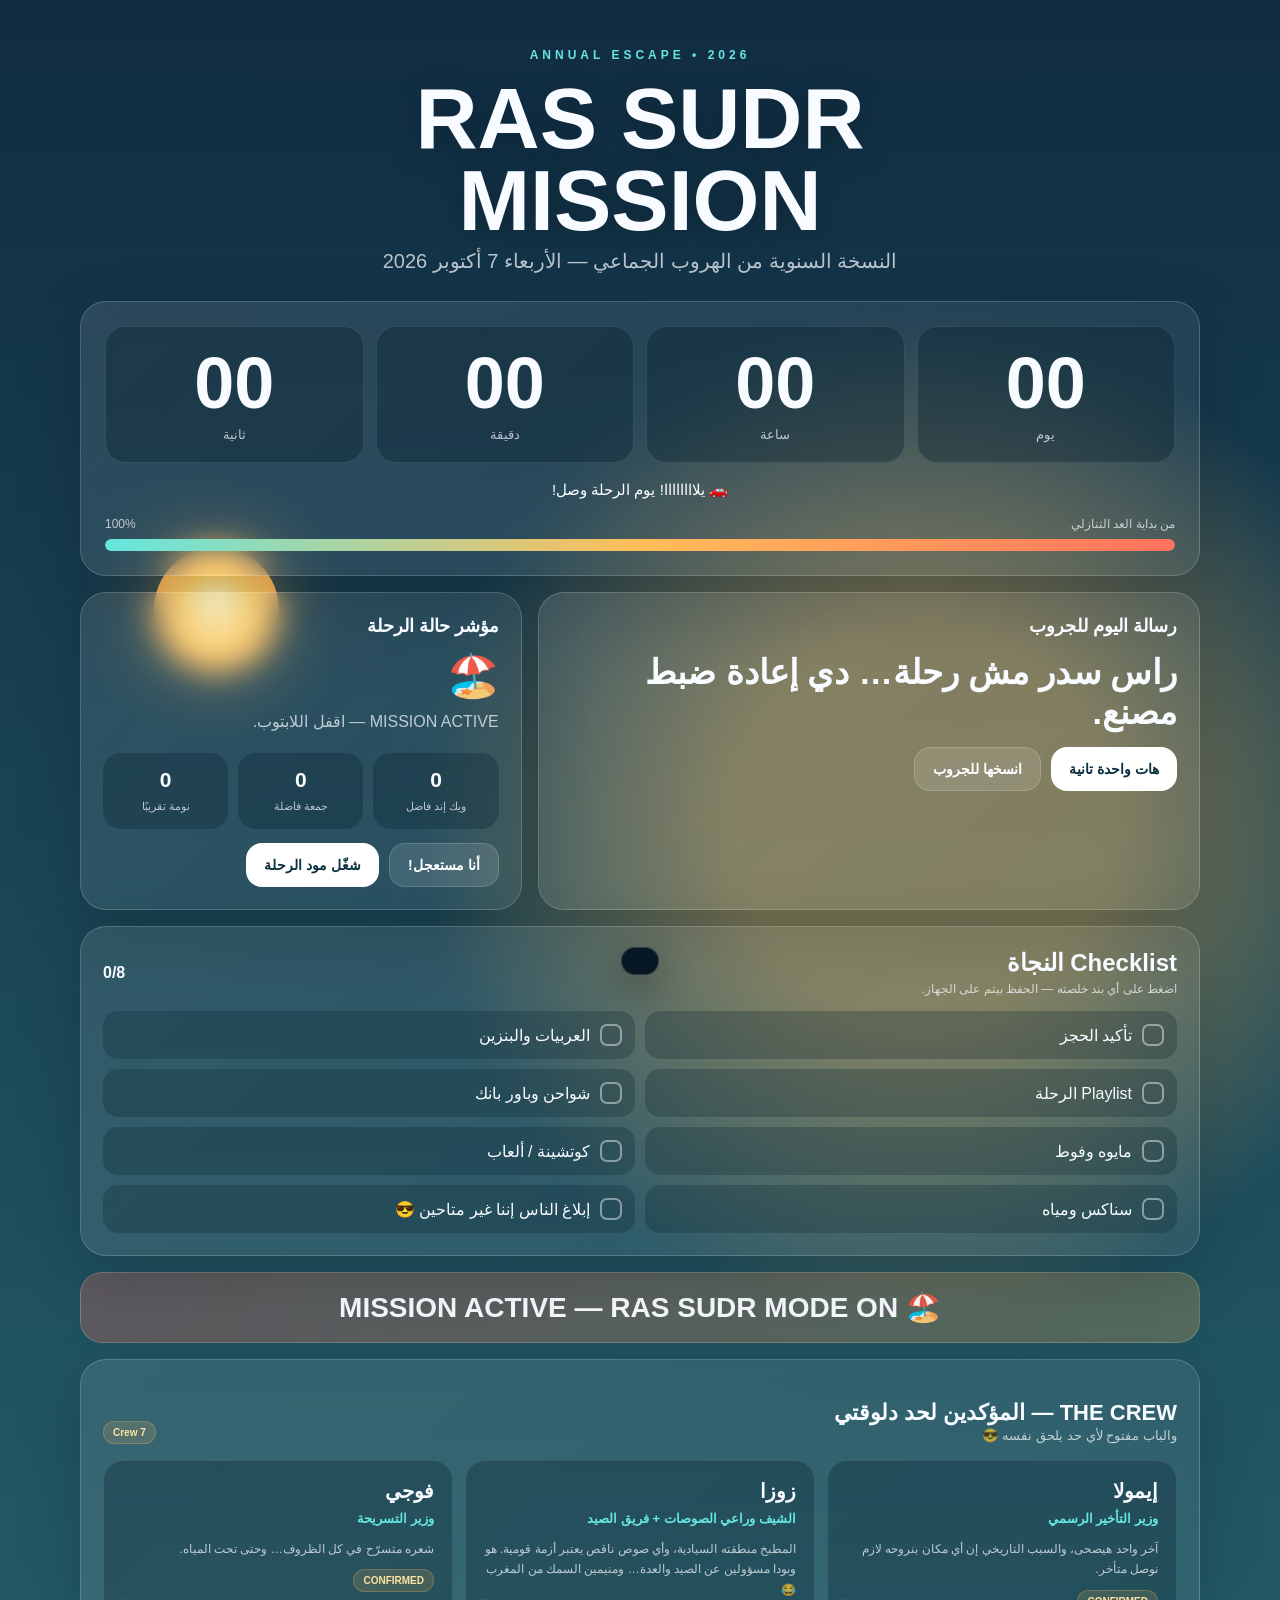
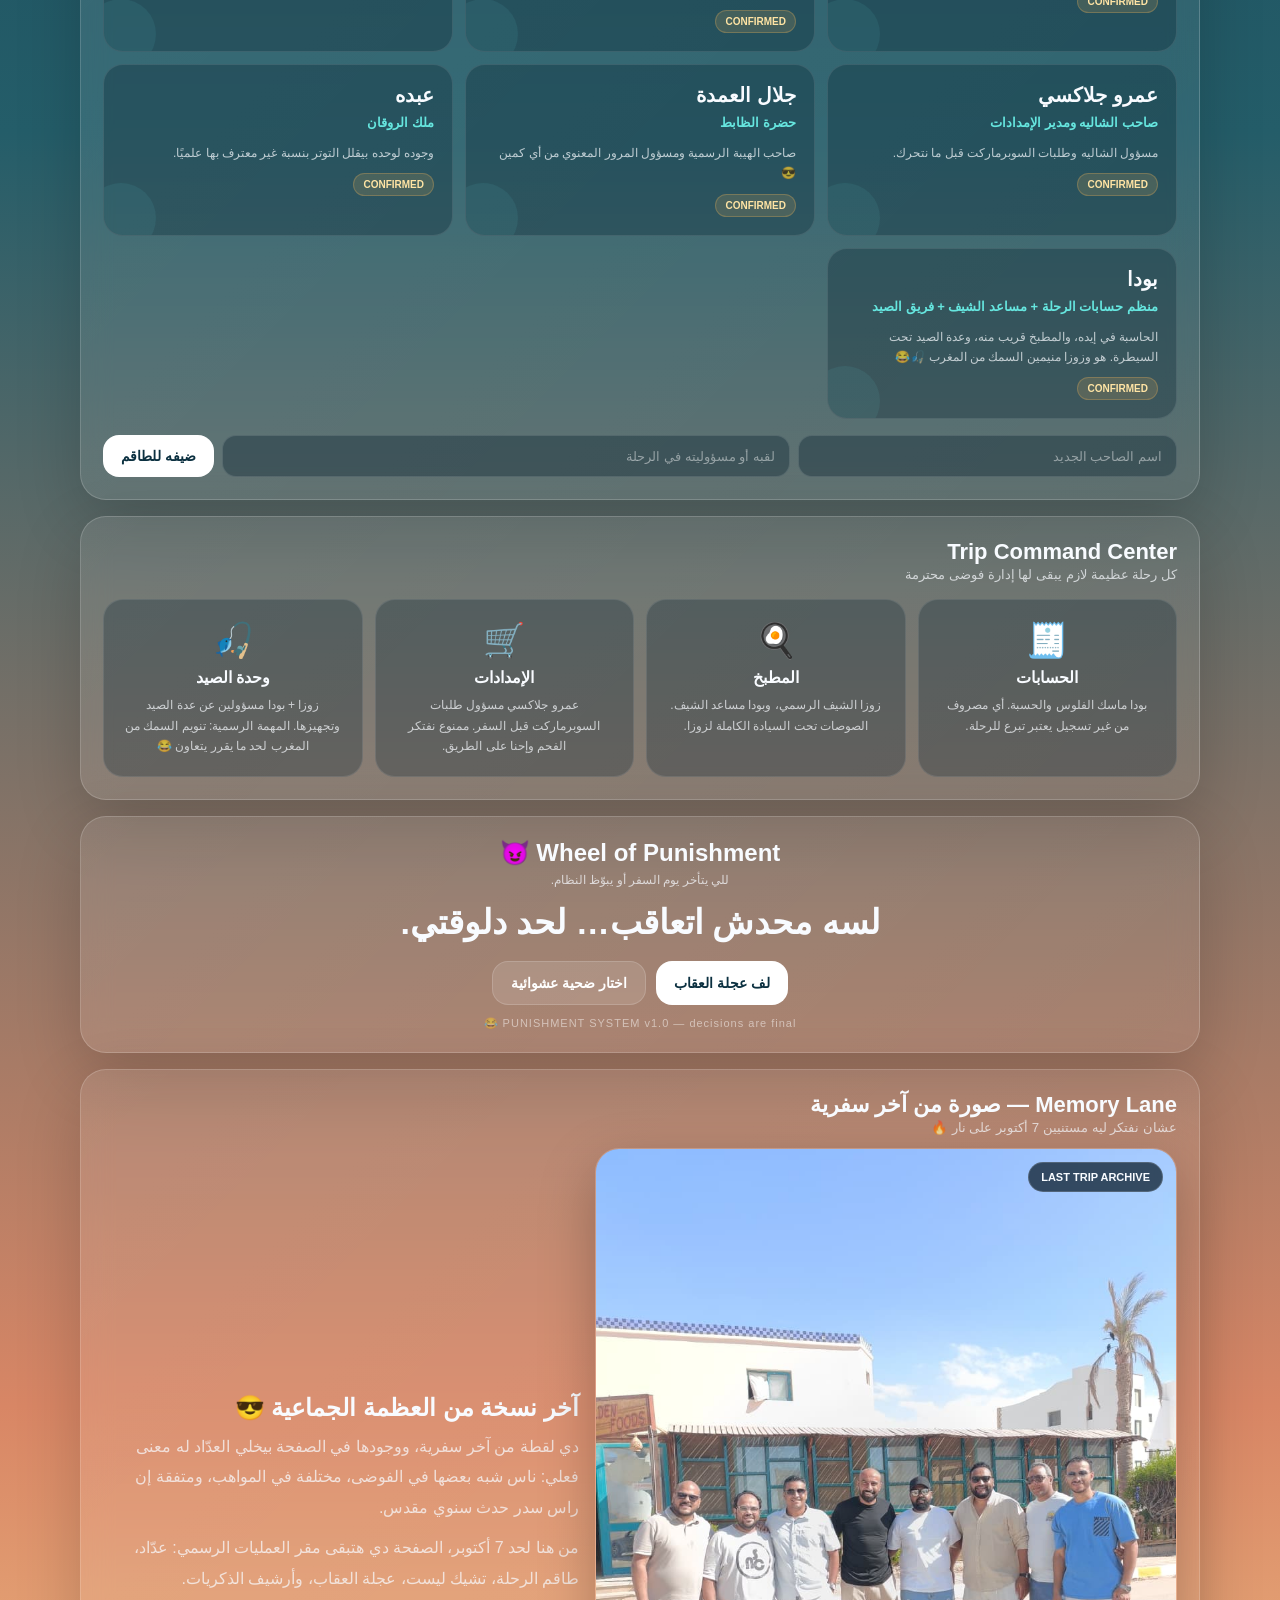
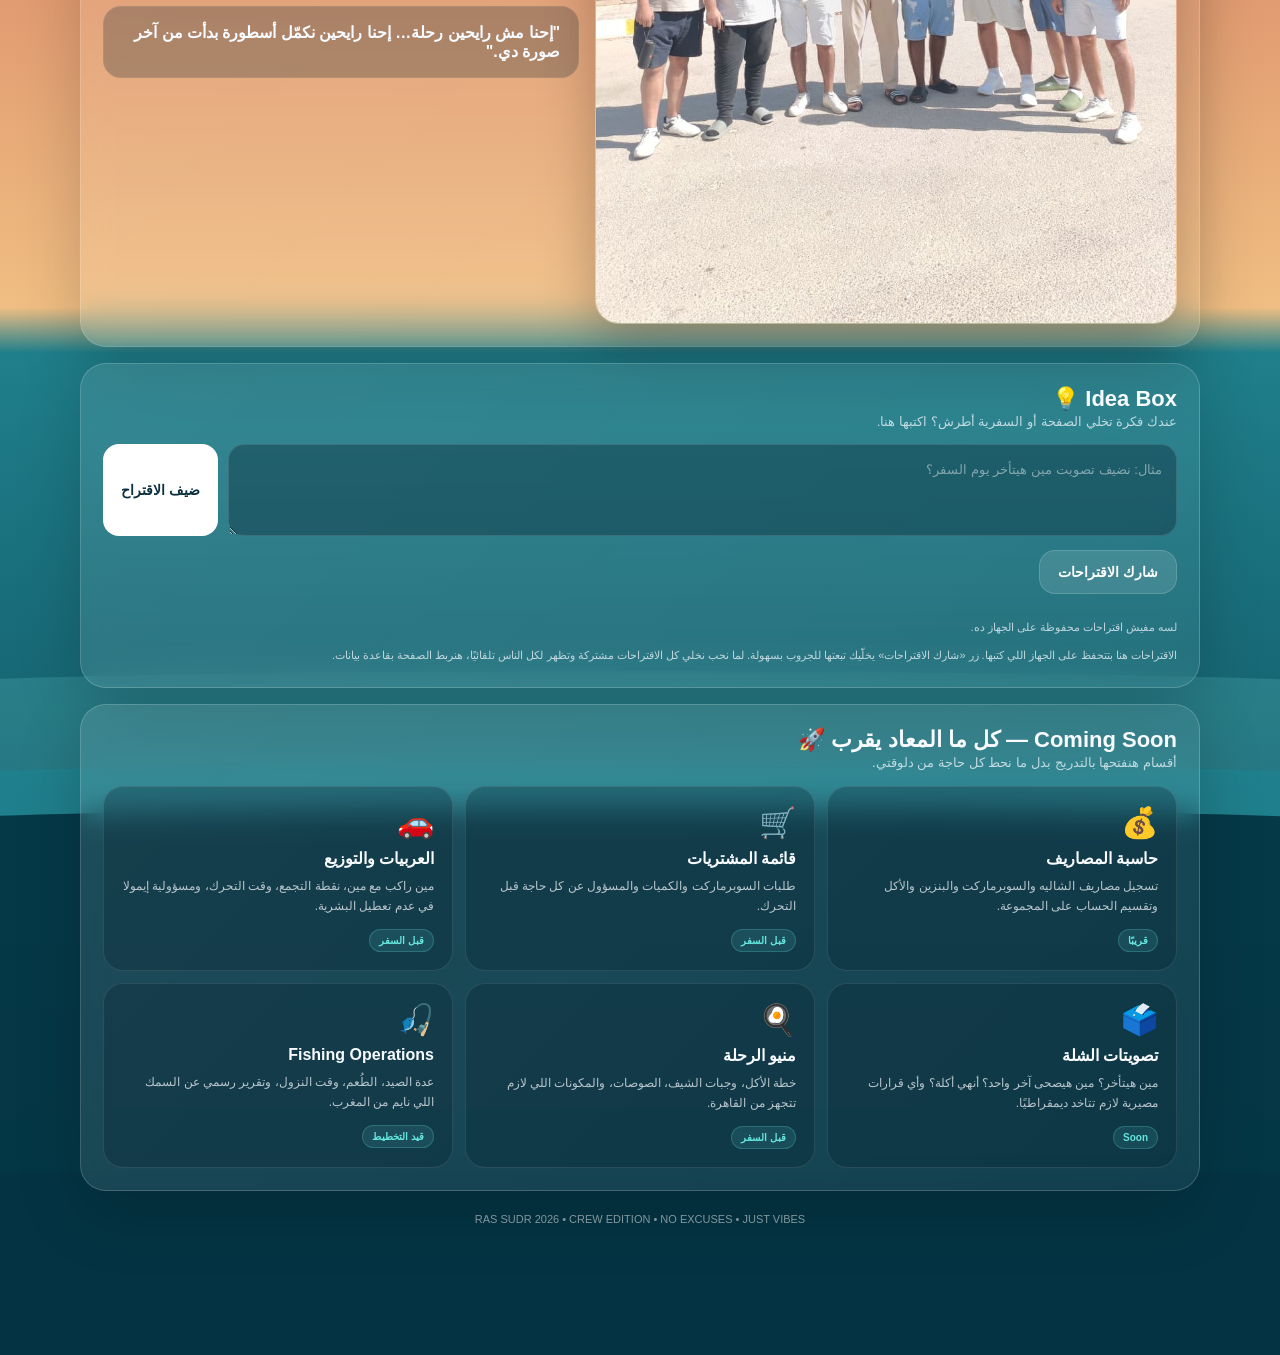
==== commit 2108c53e: "Add files via upload" ====
--- a/index.html
+++ b/index.html
@@ -245,6 +245,46 @@
     .mini{padding:12px 5px}
   }
 
+
+  .ideasSection,.comingSection{margin-top:16px;padding:22px}
+  .ideaComposer{display:grid;grid-template-columns:1fr auto;gap:10px;margin-top:14px}
+  .ideaComposer textarea{
+    width:100%;min-height:92px;resize:vertical;border:1px solid rgba(255,255,255,.12);
+    background:rgba(4,31,43,.35);color:#fff;border-radius:16px;padding:14px;outline:none;
+    font-family:inherit;line-height:1.7
+  }
+  .ideaComposer textarea::placeholder{color:rgba(255,255,255,.45)}
+  .ideasList{display:grid;gap:9px;margin-top:14px}
+  .ideaItem{
+    display:flex;justify-content:space-between;gap:12px;align-items:flex-start;
+    padding:13px 14px;border-radius:16px;background:rgba(4,31,43,.25);
+    border:1px solid rgba(255,255,255,.08)
+  }
+  .ideaItem span{line-height:1.7}
+  .ideaDelete{
+    border:0;background:transparent;color:rgba(255,255,255,.55);
+    padding:2px 6px;font-size:16px
+  }
+  .ideaHint{margin-top:10px;color:var(--muted);font-size:11px;line-height:1.7}
+  .comingGrid{display:grid;grid-template-columns:repeat(3,1fr);gap:12px;margin-top:15px}
+  .comingCard{
+    position:relative;padding:18px;border-radius:20px;background:rgba(4,31,43,.28);
+    border:1px solid rgba(255,255,255,.10);min-height:150px
+  }
+  .comingCard .icon{font-size:30px;margin-bottom:9px}
+  .comingCard h3{margin:0 0 8px;font-size:16px}
+  .comingCard p{margin:0;color:var(--muted);font-size:12px;line-height:1.7}
+  .comingTag{
+    display:inline-block;margin-top:12px;padding:5px 9px;border-radius:999px;
+    font-size:10px;font-weight:800;background:rgba(102,230,223,.11);
+    border:1px solid rgba(102,230,223,.22);color:var(--aqua)
+  }
+  @media(max-width:900px){.comingGrid{grid-template-columns:repeat(2,minmax(0,1fr))}}
+  @media(max-width:600px){
+    .ideaComposer{grid-template-columns:1fr}
+    .comingGrid{grid-template-columns:1fr}
+  }
+
 </style>
 </head>
 <body>
@@ -399,7 +439,76 @@
     </section>
 
 
-    <div class="footer">RAS SUDR 2026 • CREW EDITION • NO EXCUSES • JUST VIBES</div>
+    
+    <section class="glass ideasSection">
+      <div class="sectionTitle" style="margin-top:0">
+        <div>
+          <h2>Idea Box 💡</h2>
+          <small>عندك فكرة تخلي الصفحة أو السفرية أطرش؟ اكتبها هنا.</small>
+        </div>
+      </div>
+      <div class="ideaComposer">
+        <textarea id="ideaInput" placeholder="مثال: نضيف تصويت مين هيتأخر يوم السفر؟"></textarea>
+        <button onclick="addIdea()">ضيف الاقتراح</button>
+      </div>
+      <div class="buttons">
+        <button class="secondary" onclick="shareIdeas()">شارك الاقتراحات</button>
+      </div>
+      <div class="ideasList" id="ideasList"></div>
+      <div class="ideaHint">
+        الاقتراحات هنا بتتحفظ على الجهاز اللي كتبها. زر «شارك الاقتراحات» يخلّيك تبعتها للجروب بسهولة.
+        لما نحب نخلي كل الاقتراحات مشتركة وتظهر لكل الناس تلقائيًا، هنربط الصفحة بقاعدة بيانات.
+      </div>
+    </section>
+
+    <section class="glass comingSection">
+      <div class="sectionTitle" style="margin-top:0">
+        <div>
+          <h2>Coming Soon — كل ما المعاد يقرب 🚀</h2>
+          <small>أقسام هنفتحها بالتدريج بدل ما نحط كل حاجة من دلوقتي.</small>
+        </div>
+      </div>
+      <div class="comingGrid">
+        <div class="comingCard">
+          <div class="icon">💰</div>
+          <h3>حاسبة المصاريف</h3>
+          <p>تسجيل مصاريف الشاليه والسوبرماركت والبنزين والأكل وتقسيم الحساب على المجموعة.</p>
+          <span class="comingTag">قريبًا</span>
+        </div>
+        <div class="comingCard">
+          <div class="icon">🛒</div>
+          <h3>قائمة المشتريات</h3>
+          <p>طلبات السوبرماركت والكميات والمسؤول عن كل حاجة قبل التحرك.</p>
+          <span class="comingTag">قبل السفر</span>
+        </div>
+        <div class="comingCard">
+          <div class="icon">🚗</div>
+          <h3>العربيات والتوزيع</h3>
+          <p>مين راكب مع مين، نقطة التجمع، وقت التحرك، ومسؤولية إيمولا في عدم تعطيل البشرية.</p>
+          <span class="comingTag">قبل السفر</span>
+        </div>
+        <div class="comingCard">
+          <div class="icon">🗳️</div>
+          <h3>تصويتات الشلة</h3>
+          <p>مين هيتأخر؟ مين هيصحى آخر واحد؟ أنهي أكلة؟ وأي قرارات مصيرية لازم تتاخد ديمقراطيًا.</p>
+          <span class="comingTag">Soon</span>
+        </div>
+        <div class="comingCard">
+          <div class="icon">🍳</div>
+          <h3>منيو الرحلة</h3>
+          <p>خطة الأكل، وجبات الشيف، الصوصات، والمكونات اللي لازم تتجهز من القاهرة.</p>
+          <span class="comingTag">قبل السفر</span>
+        </div>
+        <div class="comingCard">
+          <div class="icon">🎣</div>
+          <h3>Fishing Operations</h3>
+          <p>عدة الصيد، الطُعم، وقت النزول، وتقرير رسمي عن السمك اللي نايم من المغرب.</p>
+          <span class="comingTag">قيد التخطيط</span>
+        </div>
+      </div>
+    </section>
+
+<div class="footer">RAS SUDR 2026 • CREW EDITION • NO EXCUSES • JUST VIBES</div>
   </main>
 </div>
 <div class="toast" id="toast"></div>
@@ -439,7 +548,19 @@
     "يتنازل عن اختيار الأغنية الجاية 🎵",
     "يصحّي إيمولا الصبح — أصعب عقاب 😭",
     "يبقى مسؤول تصوير الجروب لمدة ساعة 📸",
-    "يجهز الفطار مع الشيف 👨‍🍳"
+    "يجهز الفطار مع الشيف 👨‍🍳",
+    "يشيل أكياس السوبرماركت من العربية للشاليه.",
+    "يعمل أول جولة مشروبات للجروب كله.",
+    "ممنوع يعترض على البلاي ليست لمدة ساعة.",
+    "يبقى مسؤول الفحم والشواية في الوجبة الجاية 🔥",
+    "ينزل البحر أول واحد مهما كانت الميه ساقعة.",
+    "يقول لكل واحد في الجروب حاجة حلوة عنه — عقاب نفسي قاسي 😂",
+    "يرتب السفرة بعد الأكل لوحده.",
+    "يجيب سناكس مفاجأة للجروب من جيبه.",
+    "يبقى Navigator رسمي في أول مشوار.",
+    "يشارك في تجهيز عدة الصيد قبل المغرب 🎣",
+    "يسلم موبايله للشيف يختار له صورة بروفايل لمدة ساعة 😂",
+    "يكتب اعتذار رسمي للجروب بعنوان: أنا سبب التأخير."
   ],
   quotes: [
     "راس سدر مش رحلة… دي إعادة ضبط مصنع.",
@@ -449,7 +570,19 @@
     "7 أكتوبر: اليوم الرسمي لاختفاء المسؤولية.",
     "إحنا مش مستنيين إجازة… الإجازة هي اللي مستنيانا.",
     "باقي شوية ونبدأ أهم اجتماع سنوي: البحر × الصحاب.",
-    "الـOut of Office السنة دي هيبقى له معنى."
+    "الـOut of Office السنة دي هيبقى له معنى.",
+    "اللي مش مجهز نفسه من دلوقتي يتحمل المسؤولية أمام التاريخ.",
+    "كل ما العداد يقل، نسبة التركيز في الشغل تقل معاه.",
+    "راس سدر بتنادي… وإحنا للأسف لسه بنرد من المكتب.",
+    "خلي بالك: الرحلة قربت، والأعذار بتتقفل واحد ورا التاني.",
+    "السنة كلها تمهيد لأربع أيام في راس سدر.",
+    "البحر مستنينا… والسمك نايم من المغرب أصلًا.",
+    "الجدول الرسمي: نصحى متأخر، ناكل، نروق، ونكرر.",
+    "الحجز بيتأكد مرة… الحماس بيتأكد كل يوم.",
+    "لو اليوم كان وحش، افتكر إن 7 أكتوبر موجود.",
+    "مش بنعد الأيام… إحنا بنخصمها.",
+    "أي مشكلة قبل السفرية لها حل. أي مشكلة أثناء السفرية تتأجل لما نرجع.",
+    "Same crew. New year. Same chaos."
   ]
 };
 
@@ -533,7 +666,23 @@
     "مفيش زرار يسرّع أكتوبر للأسف 😭",
     "حاول تنام بدري… الأيام هتعدي أسرع 😂",
     "تم إرسال طلب رسمي للزمن إنه يسرّع.",
-    "Error 404: الصبر غير موجود."
+    "Error 404: الصبر غير موجود.",
+    "راجعت العداد مرتين… للأسف لسه نفس الرقم.",
+    "متضغطش تاني، إحنا كمان مستعجلين.",
+    "تم تصعيد الموضوع لإدارة الوقت… مفيش رد.",
+    "للأسف أكتوبر مش بيقبل استعجال.",
+    "كل ضغطة بتزود الحماس، مش بتقلل الأيام.",
+    "جاري محاولة رشوة التقويم للوصول لـ7 أكتوبر.",
+    "لو فضلت تضغط كده هنضطر نسافر النهارده.",
+    "الصبر خلص من المخزن. الشحنة الجاية يوم السفر.",
+    "الوقت بيتحرك… بس واضح إنه رايح على مهله.",
+    "استنى يا نجم، حتى السمك لسه نايم من المغرب.",
+    "تم تفعيل Fast Forward… بهزر، مفيش حاجة حصلت 😂",
+    "أقرب حل حاليًا: اقفل اللابتوب ونام كام يوم.",
+    "تم رفض طلب تقديم موعد الرحلة لعدم كفاية الواسطة.",
+    "العداد بيقولك: متبصليش كل خمس دقايق.",
+    "باقي شوية… حاول ما تحجزش راس سدر لوحدك.",
+    "نعلن رسميًا أن الانتظار أصبح جزءًا من الرحلة."
   ];
   showToast(msgs[Math.floor(Math.random()*msgs.length)]);
 }
@@ -622,6 +771,61 @@
 }
 
 
+
+function getIdeas(){
+  return JSON.parse(localStorage.getItem("rasSudrIdeas")||"[]");
+}
+
+function buildIdeas(){
+  const list=$("ideasList");
+  const ideas=getIdeas();
+  list.innerHTML="";
+  if(!ideas.length){
+    list.innerHTML='<div class="ideaHint">لسه مفيش اقتراحات محفوظة على الجهاز ده.</div>';
+    return;
+  }
+  ideas.forEach((idea,i)=>{
+    const row=document.createElement("div");
+    row.className="ideaItem";
+    row.innerHTML=`<span>${idea}</span><button class="ideaDelete" onclick="deleteIdea(${i})" title="حذف">×</button>`;
+    list.appendChild(row);
+  });
+}
+
+function addIdea(){
+  const input=$("ideaInput");
+  const idea=input.value.trim();
+  if(!idea){showToast("اكتب الفكرة الأول يا مبدع 😄");return;}
+  const ideas=getIdeas();
+  ideas.push(idea);
+  localStorage.setItem("rasSudrIdeas",JSON.stringify(ideas));
+  input.value="";
+  buildIdeas();
+  showToast("الفكرة اتحفظت 💡");
+}
+
+function deleteIdea(i){
+  const ideas=getIdeas();
+  ideas.splice(i,1);
+  localStorage.setItem("rasSudrIdeas",JSON.stringify(ideas));
+  buildIdeas();
+}
+
+function shareIdeas(){
+  const ideas=getIdeas();
+  if(!ideas.length){showToast("مفيش اقتراحات نشاركها لسه.");return;}
+  const text="اقتراحات Ras Sudr Mission 2026:\\n\\n"+ideas.map((x,i)=>`${i+1}. ${x}`).join("\\n");
+  if(navigator.share){
+    navigator.share({title:"Ras Sudr Mission Ideas",text}).catch(()=>{});
+  }else if(navigator.clipboard){
+    navigator.clipboard.writeText(text);
+    showToast("الاقتراحات اتنسخت — ابعتها للجروب 👌");
+  }else{
+    showToast("انسخ الاقتراحات يدويًا من الصفحة.");
+  }
+}
+
+
 function buildChecklist(){
   const saved=JSON.parse(localStorage.getItem("rasSudrChecklist")||"[]");
   const box=$("checklist"); box.innerHTML="";
@@ -648,6 +852,7 @@
 }
 
 buildCrew();
+buildIdeas();
 buildChecklist();
 updateCountdown();
 setInterval(updateCountdown,1000);
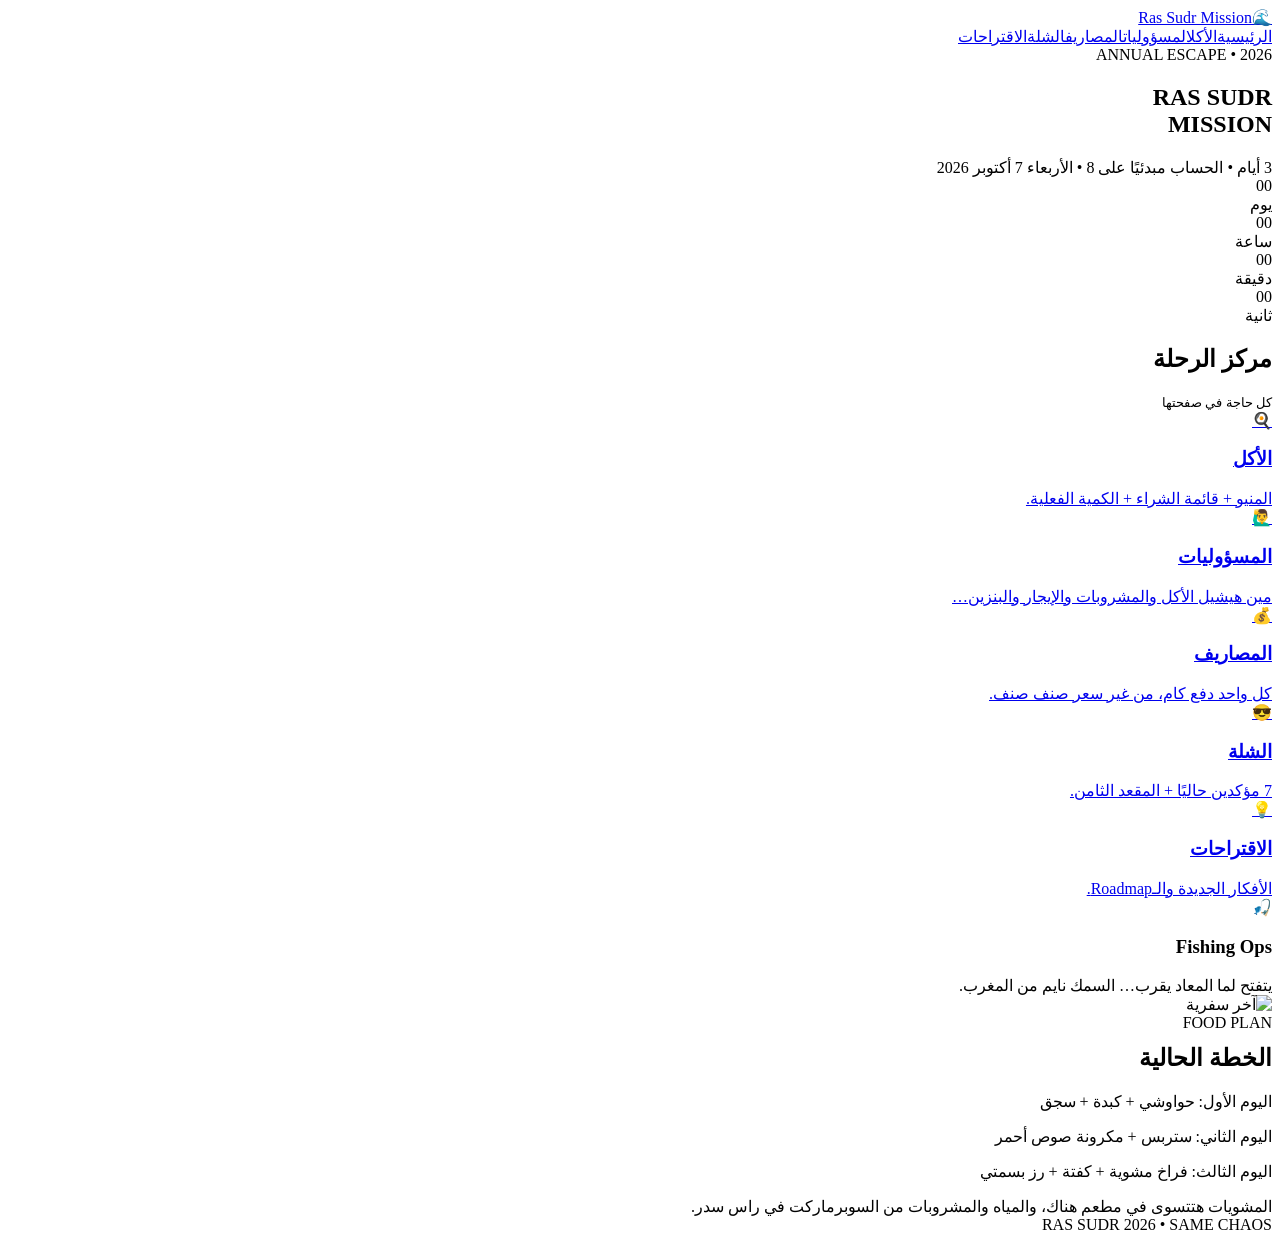
==== commit e7874acf: "Add files via upload Convert Ras Sudr site to multi-page version" ====
--- a/index.html
+++ b/index.html
@@ -1,861 +1,15 @@
-<!DOCTYPE html>
-<html lang="ar" dir="rtl">
-<head>
-<meta charset="UTF-8" />
-<meta name="viewport" content="width=device-width, initial-scale=1.0" />
-<title>Ras Sudr Mission 2026 — Crew Edition</title>
-<style>
-  :root{
-    --bg1:#071824;
-    --bg2:#0f4152;
-    --sand:#f4d7a1;
-    --sun:#ffbd59;
-    --coral:#ff725e;
-    --aqua:#66e6df;
-    --glass:rgba(255,255,255,.10);
-    --glass2:rgba(255,255,255,.06);
-    --border:rgba(255,255,255,.18);
-    --text:#f8fbff;
-    --muted:rgba(248,251,255,.72);
-  }
-  *{box-sizing:border-box}
-  html,body{margin:0;min-height:100%;font-family:Tahoma,Arial,sans-serif;background:var(--bg1);color:var(--text)}
-  body{overflow-x:hidden}
-  .sky{
-    min-height:100vh;
-    position:relative;
-    background:
-      radial-gradient(circle at 72% 18%, rgba(255,189,89,.42) 0 5%, transparent 13%),
-      linear-gradient(180deg,#102c42 0%,#245d69 38%,#d88665 66%,#f0be83 77%,#1f7f8b 78%,#08384a 100%);
-  }
-  .sun{
-    position:absolute; width:125px; height:125px; border-radius:50%;
-    left:12%; top:12%; background:radial-gradient(circle,#fff4bd 0 12%,#ffd36a 40%,#ff9d48 100%);
-    box-shadow:0 0 70px rgba(255,179,77,.5);
-    animation:pulse 4s ease-in-out infinite;
-  }
-  @keyframes pulse{50%{transform:scale(1.04);box-shadow:0 0 100px rgba(255,179,77,.65)}}
-  .wave,.wave2,.wave3{
-    position:absolute; left:-10%; width:120%; border-radius:48% 52% 0 0 / 18px 18px 0 0;
-  }
-  .wave{height:12%;bottom:0;background:rgba(4,51,67,.92);animation:wave 8s ease-in-out infinite}
-  .wave2{height:9%;bottom:4%;background:rgba(26,135,150,.52);animation:wave2 10s ease-in-out infinite}
-  .wave3{height:6%;bottom:9%;background:rgba(115,224,218,.18);animation:wave 12s ease-in-out infinite reverse}
-  @keyframes wave{50%{transform:translateX(3%) translateY(8px) rotate(.4deg)}}
-  @keyframes wave2{50%{transform:translateX(-3%) translateY(-6px) rotate(-.5deg)}}
-  .wrap{position:relative;z-index:5;width:min(1120px,92%);margin:auto;padding:48px 0 130px}
-  .eyebrow{letter-spacing:4px;font-weight:800;font-size:12px;color:var(--aqua);text-align:center}
-  h1{font-size:clamp(38px,7vw,86px);line-height:.95;margin:16px auto 8px;text-align:center;text-shadow:0 6px 30px rgba(0,0,0,.25)}
-  .subtitle{text-align:center;color:var(--muted);font-size:clamp(15px,2vw,20px);margin-bottom:28px}
-  .glass{
-    background:linear-gradient(135deg,var(--glass),var(--glass2));
-    border:1px solid var(--border); backdrop-filter:blur(15px); -webkit-backdrop-filter:blur(15px);
-    box-shadow:0 22px 65px rgba(0,0,0,.18); border-radius:26px;
-  }
-  .countdown{padding:24px}
-  .timer{display:grid;grid-template-columns:repeat(4,1fr);gap:12px}
-  .unit{padding:20px 8px;text-align:center;border-radius:20px;background:rgba(4,31,43,.34);border:1px solid rgba(255,255,255,.10)}
-  .num{font-size:clamp(36px,7vw,72px);font-weight:900;line-height:1;font-variant-numeric:tabular-nums}
-  .label{margin-top:8px;color:var(--muted);font-size:13px}
-  .status{text-align:center;margin-top:18px;font-size:15px;color:#fff}
-  .progressBox{margin-top:18px}
-  .progressTop{display:flex;justify-content:space-between;gap:12px;color:var(--muted);font-size:12px;margin-bottom:8px}
-  .bar{height:12px;border-radius:99px;background:rgba(255,255,255,.12);overflow:hidden}
-  .fill{height:100%;width:0;border-radius:99px;background:linear-gradient(90deg,var(--aqua),var(--sun),var(--coral));transition:width .8s ease}
-  .grid{display:grid;grid-template-columns:1.2fr .8fr;gap:16px;margin-top:16px}
-  .card{padding:22px}
-  .card h2{font-size:18px;margin:0 0 14px}
-  .quote{font-size:clamp(22px,3vw,34px);font-weight:800;min-height:82px;display:flex;align-items:center}
-  button{
-    border:0;cursor:pointer;border-radius:16px;padding:13px 18px;font-weight:800;font-size:14px;
-    background:#fff;color:#0b3040;transition:.2s transform,.2s opacity;
-  }
-  button:hover{transform:translateY(-2px)}
-  .secondary{background:rgba(255,255,255,.12);color:#fff;border:1px solid rgba(255,255,255,.16)}
-  .buttons{display:flex;gap:10px;flex-wrap:wrap;margin-top:14px}
-  .mood{font-size:42px;margin-bottom:8px}
-  .moodText{color:var(--muted);line-height:1.8}
-  .mini-grid{display:grid;grid-template-columns:repeat(3,1fr);gap:10px;margin-top:16px}
-  .mini{padding:15px;border-radius:18px;background:rgba(4,31,43,.30);text-align:center}
-  .mini strong{display:block;font-size:21px;margin-bottom:4px}
-  .mini span{font-size:11px;color:var(--muted)}
-  .check{margin-top:16px;padding:22px}
-  .checkHeader{display:flex;justify-content:space-between;gap:12px;align-items:center}
-  .checklist{display:grid;grid-template-columns:repeat(2,1fr);gap:10px;margin-top:15px}
-  .item{display:flex;align-items:center;gap:10px;padding:13px;border-radius:15px;background:rgba(4,31,43,.25);cursor:pointer;user-select:none}
-  .box{width:22px;height:22px;border-radius:7px;border:2px solid rgba(255,255,255,.45);display:grid;place-items:center;flex:0 0 auto}
-  .item.done{opacity:.58;text-decoration:line-through}
-  .item.done .box{background:var(--aqua);border-color:var(--aqua);color:#07303d}
-  .footer{text-align:center;margin-top:22px;color:rgba(255,255,255,.55);font-size:11px}
-  .shake{animation:shake .42s linear}
-  @keyframes shake{
-    0%,100%{transform:translateX(0)}20%{transform:translateX(-9px)}40%{transform:translateX(9px)}
-    60%{transform:translateX(-7px)}80%{transform:translateX(7px)}
-  }
-  .toast{
-    position:fixed;z-index:30;bottom:25px;left:50%;transform:translateX(-50%) translateY(100px);
-    background:#071824;color:#fff;padding:13px 18px;border-radius:999px;border:1px solid rgba(255,255,255,.15);
-    box-shadow:0 12px 35px rgba(0,0,0,.3);transition:.35s;white-space:nowrap;max-width:92%;overflow:hidden;text-overflow:ellipsis
-  }
-  .toast.show{transform:translateX(-50%) translateY(0)}
-  .confetti{position:fixed;z-index:25;top:-20px;width:10px;height:18px;border-radius:2px;animation:fall linear forwards}
-  @keyframes fall{to{transform:translateY(110vh) rotate(900deg)}}
-  @media(max-width:760px){
-    .wrap{padding-top:32px}
-    .grid{grid-template-columns:1fr}
-    .timer{grid-template-columns:repeat(2,1fr)}
-    .checklist{grid-template-columns:1fr}
-    .mini-grid{grid-template-columns:1fr 1fr 1fr}
-    .sun{width:90px;height:90px;left:6%;top:8%}
-  }
-
-  .sectionTitle{display:flex;justify-content:space-between;gap:12px;align-items:end;margin:18px 0 12px}
-  .sectionTitle h2{margin:0;font-size:22px}
-  .sectionTitle small{color:var(--muted)}
-  .crewWrap{margin-top:16px;padding:22px}
-  .crewGrid{display:grid;grid-template-columns:repeat(3,1fr);gap:12px;margin-top:16px}
-  .crewCard{position:relative;padding:18px;border-radius:20px;background:rgba(4,31,43,.30);border:1px solid rgba(255,255,255,.10);min-height:145px;overflow:hidden}
-  .crewCard::after{content:"";position:absolute;width:70px;height:70px;border-radius:50%;background:rgba(102,230,223,.08);left:-18px;bottom:-18px}
-  .crewName{font-size:20px;font-weight:900;margin-bottom:6px}
-  .crewRole{font-size:13px;color:var(--aqua);font-weight:800;line-height:1.6}
-  .crewJoke{font-size:12px;color:var(--muted);margin-top:9px;line-height:1.7}
-  .badge{display:inline-block;padding:5px 9px;border-radius:999px;background:rgba(255,189,89,.15);color:#ffe4a4;border:1px solid rgba(255,189,89,.25);font-size:10px;font-weight:800;margin-top:10px}
-  .crewAdd{display:grid;grid-template-columns:1fr 1.5fr auto;gap:8px;margin-top:16px}
-  .crewAdd input{width:100%;border:1px solid rgba(255,255,255,.12);background:rgba(4,31,43,.35);color:#fff;border-radius:14px;padding:12px 14px;outline:none}
-  .crewAdd input::placeholder{color:rgba(255,255,255,.45)}
-  .missionGrid{display:grid;grid-template-columns:repeat(4,1fr);gap:12px;margin-top:16px}
-  .missionCard{padding:20px;border-radius:20px;background:rgba(4,31,43,.28);border:1px solid rgba(255,255,255,.10);text-align:center}
-  .missionIcon{font-size:34px;margin-bottom:8px}
-  .missionCard h3{margin:0 0 8px;font-size:16px}
-  .missionCard p{margin:0;color:var(--muted);font-size:12px;line-height:1.7}
-  .wheelBox{margin-top:16px;padding:22px;text-align:center}
-  .wheelResult{font-size:clamp(22px,3vw,34px);font-weight:900;min-height:50px;display:grid;place-items:center;margin:10px 0}
-  .secretBanner{display:none;margin-top:16px;padding:18px 22px;text-align:center;font-weight:900;font-size:clamp(18px,3vw,28px);border-radius:22px;background:linear-gradient(90deg,rgba(255,114,94,.28),rgba(255,189,89,.24));border:1px solid rgba(255,255,255,.18)}
-  .secretBanner.show{display:block;animation:flashIn .5s ease}
-  @keyframes flashIn{from{opacity:0;transform:scale(.96)}to{opacity:1;transform:scale(1)}}
-  .tripCode{margin-top:12px;font-size:11px;color:rgba(255,255,255,.5);letter-spacing:1px}
-  @media(max-width:900px){.crewGrid{grid-template-columns:repeat(2,1fr)}.missionGrid{grid-template-columns:repeat(2,minmax(0,1fr))}.crewAdd{grid-template-columns:1fr}}
-  @media(max-width:560px){.crewGrid{grid-template-columns:1fr}.missionGrid{grid-template-columns:1fr}}
-
-
-  .memorySection{margin-top:16px;padding:22px}
-  .memoryGrid{display:grid;grid-template-columns:1.1fr .9fr;gap:16px;align-items:center}
-  .memoryPhotoWrap{position:relative}
-  .memoryPhoto{
-    width:100%;display:block;border-radius:24px;border:1px solid rgba(255,255,255,.14);
-    box-shadow:0 20px 55px rgba(0,0,0,.25)
-  }
-  .photoTag{
-    position:absolute;right:14px;top:14px;padding:8px 12px;border-radius:999px;
-    background:rgba(7,24,36,.72);backdrop-filter:blur(8px);border:1px solid rgba(255,255,255,.16);
-    font-size:11px;font-weight:800
-  }
-  .memoryText h2{margin:0 0 10px;font-size:24px}
-  .memoryText p{margin:0 0 10px;color:var(--muted);line-height:1.9}
-  .memoryQuote{
-    margin-top:12px;padding:16px 18px;border-radius:18px;background:rgba(4,31,43,.25);
-    border:1px solid rgba(255,255,255,.08);font-weight:800
-  }
-  @media(max-width:900px){.memoryGrid{grid-template-columns:1fr}}
-
-
-  /* ===== Mobile horizontal overflow fix ===== */
-  html, body{
-    width:100%;
-    max-width:100%;
-    overflow-x:hidden !important;
-  }
-  body{
-    position:relative;
-  }
-  .sky{
-    width:100%;
-    max-width:100vw;
-    overflow:hidden;
-  }
-  .wrap{
-    width:min(1120px, calc(100% - 32px));
-    max-width:100%;
-    margin-left:auto;
-    margin-right:auto;
-  }
-  .grid > *,
-  .timer > *,
-  .mini-grid > *,
-  .checklist > *,
-  .crewGrid > *,
-  .missionGrid > *,
-  .memoryGrid > *{
-    min-width:0;
-  }
-  h1,.subtitle,.quote,.crewName,.crewRole,.crewJoke,
-  .memoryText,.memoryQuote,.sectionTitle,.status,.progressTop{
-    max-width:100%;
-    overflow-wrap:anywhere;
-    word-break:normal;
-  }
-  img{
-    max-width:100%;
-    height:auto;
-  }
-
-  @media(max-width:760px){
-    .wrap{
-      width:calc(100% - 24px);
-      padding-top:28px;
-      padding-bottom:110px;
-    }
-    .countdown,
-    .card,
-    .check,
-    .crewWrap,
-    .wheelBox,
-    .memorySection{
-      padding-left:16px;
-      padding-right:16px;
-    }
-    .timer{
-      width:100%;
-      grid-template-columns:repeat(2,minmax(0,1fr));
-    }
-    .unit{
-      min-width:0;
-      padding:18px 6px;
-    }
-    .progressTop{
-      flex-wrap:wrap;
-    }
-    .sectionTitle{
-      align-items:flex-start;
-      flex-wrap:wrap;
-    }
-    .mini-grid{
-      grid-template-columns:repeat(3,minmax(0,1fr));
-    }
-    .wave,.wave2,.wave3{
-      left:-15%;
-      width:130%;
-    }
-  }
-
-  @media(max-width:380px){
-    .wrap{width:calc(100% - 16px)}
-    h1{font-size:36px}
-    .num{font-size:38px}
-    .mini{padding:12px 5px}
-  }
-
-
-  .ideasSection,.comingSection{margin-top:16px;padding:22px}
-  .ideaComposer{display:grid;grid-template-columns:1fr auto;gap:10px;margin-top:14px}
-  .ideaComposer textarea{
-    width:100%;min-height:92px;resize:vertical;border:1px solid rgba(255,255,255,.12);
-    background:rgba(4,31,43,.35);color:#fff;border-radius:16px;padding:14px;outline:none;
-    font-family:inherit;line-height:1.7
-  }
-  .ideaComposer textarea::placeholder{color:rgba(255,255,255,.45)}
-  .ideasList{display:grid;gap:9px;margin-top:14px}
-  .ideaItem{
-    display:flex;justify-content:space-between;gap:12px;align-items:flex-start;
-    padding:13px 14px;border-radius:16px;background:rgba(4,31,43,.25);
-    border:1px solid rgba(255,255,255,.08)
-  }
-  .ideaItem span{line-height:1.7}
-  .ideaDelete{
-    border:0;background:transparent;color:rgba(255,255,255,.55);
-    padding:2px 6px;font-size:16px
-  }
-  .ideaHint{margin-top:10px;color:var(--muted);font-size:11px;line-height:1.7}
-  .comingGrid{display:grid;grid-template-columns:repeat(3,1fr);gap:12px;margin-top:15px}
-  .comingCard{
-    position:relative;padding:18px;border-radius:20px;background:rgba(4,31,43,.28);
-    border:1px solid rgba(255,255,255,.10);min-height:150px
-  }
-  .comingCard .icon{font-size:30px;margin-bottom:9px}
-  .comingCard h3{margin:0 0 8px;font-size:16px}
-  .comingCard p{margin:0;color:var(--muted);font-size:12px;line-height:1.7}
-  .comingTag{
-    display:inline-block;margin-top:12px;padding:5px 9px;border-radius:999px;
-    font-size:10px;font-weight:800;background:rgba(102,230,223,.11);
-    border:1px solid rgba(102,230,223,.22);color:var(--aqua)
-  }
-  @media(max-width:900px){.comingGrid{grid-template-columns:repeat(2,minmax(0,1fr))}}
-  @media(max-width:600px){
-    .ideaComposer{grid-template-columns:1fr}
-    .comingGrid{grid-template-columns:1fr}
-  }
-
-</style>
-</head>
-<body>
-<div class="sky">
-  <div class="sun"></div>
-  <div class="wave3"></div><div class="wave2"></div><div class="wave"></div>
-
-  <main class="wrap">
-    <div class="eyebrow">ANNUAL ESCAPE • 2026</div>
-    <h1>RAS SUDR<br>MISSION</h1>
-    <div class="subtitle">النسخة السنوية من الهروب الجماعي — الأربعاء 7 أكتوبر 2026</div>
-
-    <section class="glass countdown" id="mainCard">
-      <div class="timer">
-        <div class="unit"><div class="num" id="days">00</div><div class="label">يوم</div></div>
-        <div class="unit"><div class="num" id="hours">00</div><div class="label">ساعة</div></div>
-        <div class="unit"><div class="num" id="minutes">00</div><div class="label">دقيقة</div></div>
-        <div class="unit"><div class="num" id="seconds">00</div><div class="label">ثانية</div></div>
-      </div>
-      <div class="status" id="status">جاري حساب مستوى الصبر المتبقي...</div>
-      <div class="progressBox">
-        <div class="progressTop"><span>من بداية العد التنازلي</span><span id="percent">0%</span></div>
-        <div class="bar"><div class="fill" id="fill"></div></div>
-      </div>
-    </section>
-
-    <div class="grid">
-      <section class="glass card">
-        <h2>رسالة اليوم للجروب</h2>
-        <div class="quote" id="quote">راس سدر مش رحلة… دي إعادة ضبط مصنع.</div>
-        <div class="buttons">
-          <button onclick="newQuote()">هات واحدة تانية</button>
-          <button class="secondary" onclick="copyQuote()">انسخها للجروب</button>
-        </div>
-      </section>
-
-      <section class="glass card">
-        <h2>مؤشر حالة الرحلة</h2>
-        <div class="mood" id="mood">🌊</div>
-        <div class="moodText" id="moodText">لسه بنسخّن… بس الحجز في القلب.</div>
-        <div class="mini-grid">
-          <div class="mini"><strong id="weekends">0</strong><span>ويك إند فاضل</span></div>
-          <div class="mini"><strong id="fridays">0</strong><span>جمعة فاضلة</span></div>
-          <div class="mini"><strong id="sleepCount">0</strong><span>نومة تقريبًا</span></div>
-        </div>
-        <div class="buttons">
-          <button class="secondary" onclick="panic()">أنا مستعجل!</button>
-          <button onclick="party()">شغّل مود الرحلة</button>
-        </div>
-      </section>
-    </div>
-
-    <section class="glass check">
-      <div class="checkHeader">
-        <div>
-          <h2 style="margin:0 0 5px">Checklist النجاة</h2>
-          <div style="color:var(--muted);font-size:12px">اضغط على أي بند خلصته — الحفظ بيتم على الجهاز.</div>
-        </div>
-        <div id="doneCount" style="font-weight:900">0/8</div>
-      </div>
-      <div class="checklist" id="checklist"></div>
-    </section>
-
-    
-    <div class="secretBanner" id="secretBanner"></div>
-
-    <section class="glass crewWrap">
-      <div class="sectionTitle">
-        <div>
-          <h2>THE CREW — المؤكدين لحد دلوقتي</h2>
-          <small>والباب مفتوح لأي حد يلحق نفسه 😎</small>
-        </div>
-        <div class="badge" id="crewCount">7 Crew</div>
-      </div>
-      <div class="crewGrid" id="crewGrid"></div>
-
-      <div class="crewAdd">
-        <input id="newCrewName" type="text" placeholder="اسم الصاحب الجديد">
-        <input id="newCrewRole" type="text" placeholder="لقبه أو مسؤوليته في الرحلة">
-        <button onclick="addCrew()">ضيفه للطاقم</button>
-      </div>
-    </section>
-
-    <section class="glass card" style="margin-top:16px">
-      <div class="sectionTitle" style="margin-top:0">
-        <div>
-          <h2>Trip Command Center</h2>
-          <small>كل رحلة عظيمة لازم يبقى لها إدارة فوضى محترمة</small>
-        </div>
-      </div>
-      <div class="missionGrid">
-        <div class="missionCard">
-          <div class="missionIcon">🧾</div>
-          <h3>الحسابات</h3>
-          <p>بودا ماسك الفلوس والحسبة. أي مصروف من غير تسجيل يعتبر تبرع للرحلة.</p>
-        </div>
-        <div class="missionCard">
-          <div class="missionIcon">🍳</div>
-          <h3>المطبخ</h3>
-          <p>زوزا الشيف الرسمي، وبودا مساعد الشيف. الصوصات تحت السيادة الكاملة لزوزا.</p>
-        </div>
-        <div class="missionCard">
-          <div class="missionIcon">🛒</div>
-          <h3>الإمدادات</h3>
-          <p>عمرو جلاكسي مسؤول طلبات السوبرماركت قبل السفر. ممنوع نفتكر الفحم وإحنا على الطريق.</p>
-        </div>
-        <div class="missionCard">
-          <div class="missionIcon">🎣</div>
-          <h3>وحدة الصيد</h3>
-          <p>زوزا + بودا مسؤولين عن عدة الصيد وتجهيزها. المهمة الرسمية: تنويم السمك من المغرب لحد ما يقرر يتعاون 😂</p>
-        </div>
-      </div>
-    </section>
-
-    <section class="glass wheelBox">
-      <h2 style="margin:0">Wheel of Punishment 😈</h2>
-      <div style="color:var(--muted);font-size:12px;margin-top:6px">للي يتأخر يوم السفر أو يبوّظ النظام.</div>
-      <div class="wheelResult" id="wheelResult">لسه محدش اتعاقب… لحد دلوقتي.</div>
-      <div class="buttons" style="justify-content:center">
-        <button onclick="spinPunishment()">لف عجلة العقاب</button>
-        <button class="secondary" onclick="pickVictim()">اختار ضحية عشوائية</button>
-      </div>
-      <div class="tripCode">PUNISHMENT SYSTEM v1.0 — decisions are final 😂</div>
-    </section>
-
-
-    <section class="glass memorySection">
-      <div class="sectionTitle" style="margin-top:0">
-        <div>
-          <h2>Memory Lane — صورة من آخر سفرية</h2>
-          <small>عشان نفتكر ليه مستنيين 7 أكتوبر على نار 🔥</small>
-        </div>
-      </div>
-      <div class="memoryGrid">
-        <div class="memoryPhotoWrap">
-          <img class="memoryPhoto" src="[data-uri]" alt="صورة من آخر سفرية راس سدر">
-          <div class="photoTag">LAST TRIP ARCHIVE</div>
-        </div>
-        <div class="memoryText">
-          <h2>آخر نسخة من العظمة الجماعية 😎</h2>
-          <p>
-            دي لقطة من آخر سفرية، ووجودها في الصفحة بيخلي العدّاد له معنى فعلي:
-            ناس شبه بعضها في الفوضى، مختلفة في المواهب، ومتفقة إن راس سدر حدث سنوي مقدس.
-          </p>
-          <p>
-            من هنا لحد 7 أكتوبر، الصفحة دي هتبقى مقر العمليات الرسمي:
-            عدّاد، طاقم الرحلة، تشيك ليست، عجلة العقاب، وأرشيف الذكريات.
-          </p>
-          <div class="memoryQuote">"إحنا مش رايحين رحلة… إحنا رايحين نكمّل أسطورة بدأت من آخر صورة دي."</div>
-        </div>
-      </div>
-    </section>
-
-
-    
-    <section class="glass ideasSection">
-      <div class="sectionTitle" style="margin-top:0">
-        <div>
-          <h2>Idea Box 💡</h2>
-          <small>عندك فكرة تخلي الصفحة أو السفرية أطرش؟ اكتبها هنا.</small>
-        </div>
-      </div>
-      <div class="ideaComposer">
-        <textarea id="ideaInput" placeholder="مثال: نضيف تصويت مين هيتأخر يوم السفر؟"></textarea>
-        <button onclick="addIdea()">ضيف الاقتراح</button>
-      </div>
-      <div class="buttons">
-        <button class="secondary" onclick="shareIdeas()">شارك الاقتراحات</button>
-      </div>
-      <div class="ideasList" id="ideasList"></div>
-      <div class="ideaHint">
-        الاقتراحات هنا بتتحفظ على الجهاز اللي كتبها. زر «شارك الاقتراحات» يخلّيك تبعتها للجروب بسهولة.
-        لما نحب نخلي كل الاقتراحات مشتركة وتظهر لكل الناس تلقائيًا، هنربط الصفحة بقاعدة بيانات.
-      </div>
-    </section>
-
-    <section class="glass comingSection">
-      <div class="sectionTitle" style="margin-top:0">
-        <div>
-          <h2>Coming Soon — كل ما المعاد يقرب 🚀</h2>
-          <small>أقسام هنفتحها بالتدريج بدل ما نحط كل حاجة من دلوقتي.</small>
-        </div>
-      </div>
-      <div class="comingGrid">
-        <div class="comingCard">
-          <div class="icon">💰</div>
-          <h3>حاسبة المصاريف</h3>
-          <p>تسجيل مصاريف الشاليه والسوبرماركت والبنزين والأكل وتقسيم الحساب على المجموعة.</p>
-          <span class="comingTag">قريبًا</span>
-        </div>
-        <div class="comingCard">
-          <div class="icon">🛒</div>
-          <h3>قائمة المشتريات</h3>
-          <p>طلبات السوبرماركت والكميات والمسؤول عن كل حاجة قبل التحرك.</p>
-          <span class="comingTag">قبل السفر</span>
-        </div>
-        <div class="comingCard">
-          <div class="icon">🚗</div>
-          <h3>العربيات والتوزيع</h3>
-          <p>مين راكب مع مين، نقطة التجمع، وقت التحرك، ومسؤولية إيمولا في عدم تعطيل البشرية.</p>
-          <span class="comingTag">قبل السفر</span>
-        </div>
-        <div class="comingCard">
-          <div class="icon">🗳️</div>
-          <h3>تصويتات الشلة</h3>
-          <p>مين هيتأخر؟ مين هيصحى آخر واحد؟ أنهي أكلة؟ وأي قرارات مصيرية لازم تتاخد ديمقراطيًا.</p>
-          <span class="comingTag">Soon</span>
-        </div>
-        <div class="comingCard">
-          <div class="icon">🍳</div>
-          <h3>منيو الرحلة</h3>
-          <p>خطة الأكل، وجبات الشيف، الصوصات، والمكونات اللي لازم تتجهز من القاهرة.</p>
-          <span class="comingTag">قبل السفر</span>
-        </div>
-        <div class="comingCard">
-          <div class="icon">🎣</div>
-          <h3>Fishing Operations</h3>
-          <p>عدة الصيد، الطُعم، وقت النزول، وتقرير رسمي عن السمك اللي نايم من المغرب.</p>
-          <span class="comingTag">قيد التخطيط</span>
-        </div>
-      </div>
-    </section>
-
-<div class="footer">RAS SUDR 2026 • CREW EDITION • NO EXCUSES • JUST VIBES</div>
-  </main>
-</div>
-<div class="toast" id="toast"></div>
-
-<script>
-/* =========================
-   عدّل من هنا بسهولة
-   ========================= */
-const CONFIG = {
-  tripDate: new Date("2026-10-07T00:00:00+03:00"),
-  countdownStart: new Date("2026-08-23T00:00:00+03:00"),
-  checklist: [
-    "تأكيد الحجز",
-    "العربيات والبنزين",
-    "Playlist الرحلة",
-    "شواحن وباور بانك",
-    "مايوه وفوط",
-    "كوتشينة / ألعاب",
-    "سناكس ومياه",
-    "إبلاغ الناس إننا غير متاحين 😎"
-  ],
-
-  crew: [
-    {name:"إيمولا", role:"وزير التأخير الرسمي", joke:"آخر واحد هيصحى، والسبب التاريخي إن أي مكان بنروحه لازم نوصل متأخر."},
-    {name:"زوزا", role:"الشيف وراعي الصوصات + فريق الصيد", joke:"المطبخ منطقته السيادية، وأي صوص ناقص يعتبر أزمة قومية. هو وبودا مسؤولين عن الصيد والعدة… ومنيمين السمك من المغرب 😂"},
-    {name:"فوجي", role:"وزير التسريحة", joke:"شعره متسرّح في كل الظروف… وحتى تحت المياه."},
-    {name:"عمرو جلاكسي", role:"صاحب الشاليه ومدير الإمدادات", joke:"مسؤول الشاليه وطلبات السوبرماركت قبل ما نتحرك."},
-    {name:"جلال العمدة", role:"حضرة الظابط", joke:"صاحب الهيبة الرسمية ومسؤول المرور المعنوي من أي كمين 😎"},
-    {name:"عبده", role:"ملك الروقان", joke:"وجوده لوحده بيقلل التوتر بنسبة غير معترف بها علميًا."},
-    {name:"بودا", role:"منظم حسابات الرحلة + مساعد الشيف + فريق الصيد", joke:"الحاسبة في إيده، والمطبخ قريب منه، وعدة الصيد تحت السيطرة. هو وزوزا منيمين السمك من المغرب 🎣😂"}
-  ],
-  punishments: [
-    "يعمل الشاي/القهوة للجروب كله ☕",
-    "ينزل يجيب طلب السوبرماركت الجاي 🛒",
-    "يغسل المواعين بعد الأكلة الكبيرة 🍽️",
-    "يدفع أول آيس كريم للجروب 🍦",
-    "يتنازل عن اختيار الأغنية الجاية 🎵",
-    "يصحّي إيمولا الصبح — أصعب عقاب 😭",
-    "يبقى مسؤول تصوير الجروب لمدة ساعة 📸",
-    "يجهز الفطار مع الشيف 👨‍🍳",
-    "يشيل أكياس السوبرماركت من العربية للشاليه.",
-    "يعمل أول جولة مشروبات للجروب كله.",
-    "ممنوع يعترض على البلاي ليست لمدة ساعة.",
-    "يبقى مسؤول الفحم والشواية في الوجبة الجاية 🔥",
-    "ينزل البحر أول واحد مهما كانت الميه ساقعة.",
-    "يقول لكل واحد في الجروب حاجة حلوة عنه — عقاب نفسي قاسي 😂",
-    "يرتب السفرة بعد الأكل لوحده.",
-    "يجيب سناكس مفاجأة للجروب من جيبه.",
-    "يبقى Navigator رسمي في أول مشوار.",
-    "يشارك في تجهيز عدة الصيد قبل المغرب 🎣",
-    "يسلم موبايله للشيف يختار له صورة بروفايل لمدة ساعة 😂",
-    "يكتب اعتذار رسمي للجروب بعنوان: أنا سبب التأخير."
-  ],
-  quotes: [
-    "راس سدر مش رحلة… دي إعادة ضبط مصنع.",
-    "كل يوم بيعدّي هو انتصار صغير على الشغل.",
-    "اللي يقول مش جاي… هنعتبره قالها تحت ضغط.",
-    "ممنوع الكلام عن الشغل بعد أول لافتة راس سدر.",
-    "7 أكتوبر: اليوم الرسمي لاختفاء المسؤولية.",
-    "إحنا مش مستنيين إجازة… الإجازة هي اللي مستنيانا.",
-    "باقي شوية ونبدأ أهم اجتماع سنوي: البحر × الصحاب.",
-    "الـOut of Office السنة دي هيبقى له معنى.",
-    "اللي مش مجهز نفسه من دلوقتي يتحمل المسؤولية أمام التاريخ.",
-    "كل ما العداد يقل، نسبة التركيز في الشغل تقل معاه.",
-    "راس سدر بتنادي… وإحنا للأسف لسه بنرد من المكتب.",
-    "خلي بالك: الرحلة قربت، والأعذار بتتقفل واحد ورا التاني.",
-    "السنة كلها تمهيد لأربع أيام في راس سدر.",
-    "البحر مستنينا… والسمك نايم من المغرب أصلًا.",
-    "الجدول الرسمي: نصحى متأخر، ناكل، نروق، ونكرر.",
-    "الحجز بيتأكد مرة… الحماس بيتأكد كل يوم.",
-    "لو اليوم كان وحش، افتكر إن 7 أكتوبر موجود.",
-    "مش بنعد الأيام… إحنا بنخصمها.",
-    "أي مشكلة قبل السفرية لها حل. أي مشكلة أثناء السفرية تتأجل لما نرجع.",
-    "Same crew. New year. Same chaos."
-  ]
-};
-
-const $ = id => document.getElementById(id);
-const pad = n => String(n).padStart(2,"0");
-
-function updateCountdown(){
-  const now = new Date();
-  let diff = CONFIG.tripDate - now;
-
-  if(diff <= 0){
-    $("days").textContent="00"; $("hours").textContent="00";
-    $("minutes").textContent="00"; $("seconds").textContent="00";
-    $("status").textContent="🚗 يلاااااااا! يوم الرحلة وصل!";
-    $("fill").style.width="100%"; $("percent").textContent="100%";
-    $("mood").textContent="🏖️"; $("moodText").textContent="MISSION ACTIVE — اقفل اللابتوب.";
-    $("secretBanner").textContent="🏖️ MISSION ACTIVE — RAS SUDR MODE ON"; $("secretBanner").classList.add("show");
-    return;
-  }
-
-  const d = Math.floor(diff/86400000);
-  const h = Math.floor((diff%86400000)/3600000);
-  const m = Math.floor((diff%3600000)/60000);
-  const s = Math.floor((diff%60000)/1000);
-
-  $("days").textContent=pad(d); $("hours").textContent=pad(h);
-  $("minutes").textContent=pad(m); $("seconds").textContent=pad(s);
-  $("sleepCount").textContent=d;
-  updateSecretMode(d);
-
-  const total = CONFIG.tripDate - CONFIG.countdownStart;
-  const elapsed = now - CONFIG.countdownStart;
-  const p = Math.max(0,Math.min(100,(elapsed/total)*100));
-  $("fill").style.width=p.toFixed(1)+"%";
-  $("percent").textContent=p.toFixed(1)+"%";
-
-  $("weekends").textContent=Math.ceil(d/7);
-  $("fridays").textContent=countWeekday(now,CONFIG.tripDate,5);
-
-  if(d > 30){
-    $("status").textContent="لسه بدري… بس العد التنازلي رسميًا بدأ.";
-    $("mood").textContent="🌊"; $("moodText").textContent="مرحلة الترقب الهادئ… قبل ما الجروب يقلب كل يوم.";
-  }else if(d > 14){
-    $("status").textContent="بدأنا ندخل منطقة الحماس غير المبرر.";
-    $("mood").textContent="😎"; $("moodText").textContent="وقت تأكيد العربيات والحجز والبلاي ليست.";
-  }else if(d > 7){
-    $("status").textContent="أقل من أسبوعين. أي أعذار مرفوضة.";
-    $("mood").textContent="🔥"; $("moodText").textContent="الحماس عالي. الإنتاجية في الشغل تحت المراجعة.";
-  }else if(d > 2){
-    $("status").textContent="أقل من أسبوع. ممنوع أي ظروف طارئة.";
-    $("mood").textContent="🧳"; $("moodText").textContent="Pack. Charge. Disappear.";
-  }else{
-    $("status").textContent="🚨 حالة طوارئ: الرحلة قربت جدًا!";
-    $("mood").textContent="🚗💨"; $("moodText").textContent="أي اجتماع بعد كده غير معترف به.";
-  }
-}
-
-function countWeekday(start,end,weekday){
-  let c=0,d=new Date(start); d.setHours(0,0,0,0);
-  while(d<end){ if(d.getDay()===weekday)c++; d.setDate(d.getDate()+1); }
-  return c;
-}
-
-function newQuote(){
-  const arr=CONFIG.quotes;
-  let q=arr[Math.floor(Math.random()*arr.length)];
-  if(q===$("quote").textContent && arr.length>1) return newQuote();
-  $("quote").textContent=q;
-}
-
-function copyQuote(){
-  const text=$("quote").textContent+" 🌊🏖️";
-  navigator.clipboard?.writeText(text);
-  showToast("اتنسخت… ابعتها للجروب وولّع الدنيا 😎");
-}
-
-function panic(){
-  const card=$("mainCard");
-  card.classList.remove("shake"); void card.offsetWidth; card.classList.add("shake");
-  const msgs=[
-    "مفيش زرار يسرّع أكتوبر للأسف 😭",
-    "حاول تنام بدري… الأيام هتعدي أسرع 😂",
-    "تم إرسال طلب رسمي للزمن إنه يسرّع.",
-    "Error 404: الصبر غير موجود.",
-    "راجعت العداد مرتين… للأسف لسه نفس الرقم.",
-    "متضغطش تاني، إحنا كمان مستعجلين.",
-    "تم تصعيد الموضوع لإدارة الوقت… مفيش رد.",
-    "للأسف أكتوبر مش بيقبل استعجال.",
-    "كل ضغطة بتزود الحماس، مش بتقلل الأيام.",
-    "جاري محاولة رشوة التقويم للوصول لـ7 أكتوبر.",
-    "لو فضلت تضغط كده هنضطر نسافر النهارده.",
-    "الصبر خلص من المخزن. الشحنة الجاية يوم السفر.",
-    "الوقت بيتحرك… بس واضح إنه رايح على مهله.",
-    "استنى يا نجم، حتى السمك لسه نايم من المغرب.",
-    "تم تفعيل Fast Forward… بهزر، مفيش حاجة حصلت 😂",
-    "أقرب حل حاليًا: اقفل اللابتوب ونام كام يوم.",
-    "تم رفض طلب تقديم موعد الرحلة لعدم كفاية الواسطة.",
-    "العداد بيقولك: متبصليش كل خمس دقايق.",
-    "باقي شوية… حاول ما تحجزش راس سدر لوحدك.",
-    "نعلن رسميًا أن الانتظار أصبح جزءًا من الرحلة."
-  ];
-  showToast(msgs[Math.floor(Math.random()*msgs.length)]);
-}
-
-function party(){
-  for(let i=0;i<55;i++){
-    const el=document.createElement("div");
-    el.className="confetti";
-    el.style.left=Math.random()*100+"vw";
-    el.style.background=["#66e6df","#ffbd59","#ff725e","#fff","#8fd3ff"][Math.floor(Math.random()*5)];
-    el.style.animationDuration=(2+Math.random()*2.5)+"s";
-    el.style.animationDelay=(Math.random()*.8)+"s";
-    document.body.appendChild(el);
-    setTimeout(()=>el.remove(),5000);
-  }
-  showToast("MISSION MODE: ON 🌊🔥");
-}
-
-let toastTimer;
-function showToast(text){
-  const t=$("toast"); t.textContent=text; t.classList.add("show");
-  clearTimeout(toastTimer); toastTimer=setTimeout(()=>t.classList.remove("show"),2600);
-}
-
-
-function getCrew(){
-  const extras=JSON.parse(localStorage.getItem("rasSudrExtraCrew")||"[]");
-  return [...CONFIG.crew,...extras];
-}
-
-function buildCrew(){
-  const crew=getCrew();
-  const grid=$("crewGrid");
-  grid.innerHTML="";
-  crew.forEach((p,i)=>{
-    const c=document.createElement("div");
-    c.className="crewCard";
-    c.innerHTML=`
-      <div class="crewName">${p.name}</div>
-      <div class="crewRole">${p.role}</div>
-      <div class="crewJoke">${p.joke || "عضو جديد في الطاقم… التفاصيل السرية لسه بتتجمع."}</div>
-      <span class="badge">${i < CONFIG.crew.length ? "CONFIRMED" : "NEW JOINER"}</span>
-    `;
-    grid.appendChild(c);
-  });
-  $("crewCount").textContent=crew.length+" Crew";
-}
-
-function addCrew(){
-  const name=$("newCrewName").value.trim();
-  const role=$("newCrewRole").value.trim();
-  if(!name){showToast("اكتب اسم الصاحب الأول 😄");return;}
-  const extras=JSON.parse(localStorage.getItem("rasSudrExtraCrew")||"[]");
-  extras.push({name,role:role||"عضو جديد تحت الاختبار",joke:"انضم متأخر… ولسه بنحدد مسؤوليته الحقيقية 😂"});
-  localStorage.setItem("rasSudrExtraCrew",JSON.stringify(extras));
-  $("newCrewName").value=""; $("newCrewRole").value="";
-  buildCrew(); party(); showToast(name+" دخل الطاقم رسميًا 🔥");
-}
-
-function spinPunishment(){
-  const p=CONFIG.punishments[Math.floor(Math.random()*CONFIG.punishments.length)];
-  $("wheelResult").textContent=p;
-  showToast("تم إصدار الحكم 😂");
-}
-
-function pickVictim(){
-  const crew=getCrew();
-  const victim=crew[Math.floor(Math.random()*crew.length)];
-  $("wheelResult").textContent="الضحية: "+victim.name+" 😈";
-  showToast("اختيار عادل 100%… تقريبًا.");
-}
-
-function updateSecretMode(daysLeft){
-  const b=$("secretBanner");
-  b.classList.remove("show");
-  if(daysLeft <= 1){
-    b.textContent="🚨 PACK YOUR SH*T. WE LEAVE TOMORROW. 😂";
-    b.classList.add("show");
-  }else if(daysLeft <= 7){
-    b.textContent="🚨 ONE WEEK LEFT — CANCEL ALL RESPONSIBILITIES";
-    b.classList.add("show");
-  }else if(daysLeft <= 14){
-    b.textContent="🔥 TWO WEEKS LEFT — EXCUSES ARE NOW OFFICIALLY REJECTED";
-    b.classList.add("show");
-  }
-}
-
-
-
-function getIdeas(){
-  return JSON.parse(localStorage.getItem("rasSudrIdeas")||"[]");
-}
-
-function buildIdeas(){
-  const list=$("ideasList");
-  const ideas=getIdeas();
-  list.innerHTML="";
-  if(!ideas.length){
-    list.innerHTML='<div class="ideaHint">لسه مفيش اقتراحات محفوظة على الجهاز ده.</div>';
-    return;
-  }
-  ideas.forEach((idea,i)=>{
-    const row=document.createElement("div");
-    row.className="ideaItem";
-    row.innerHTML=`<span>${idea}</span><button class="ideaDelete" onclick="deleteIdea(${i})" title="حذف">×</button>`;
-    list.appendChild(row);
-  });
-}
-
-function addIdea(){
-  const input=$("ideaInput");
-  const idea=input.value.trim();
-  if(!idea){showToast("اكتب الفكرة الأول يا مبدع 😄");return;}
-  const ideas=getIdeas();
-  ideas.push(idea);
-  localStorage.setItem("rasSudrIdeas",JSON.stringify(ideas));
-  input.value="";
-  buildIdeas();
-  showToast("الفكرة اتحفظت 💡");
-}
-
-function deleteIdea(i){
-  const ideas=getIdeas();
-  ideas.splice(i,1);
-  localStorage.setItem("rasSudrIdeas",JSON.stringify(ideas));
-  buildIdeas();
-}
-
-function shareIdeas(){
-  const ideas=getIdeas();
-  if(!ideas.length){showToast("مفيش اقتراحات نشاركها لسه.");return;}
-  const text="اقتراحات Ras Sudr Mission 2026:\\n\\n"+ideas.map((x,i)=>`${i+1}. ${x}`).join("\\n");
-  if(navigator.share){
-    navigator.share({title:"Ras Sudr Mission Ideas",text}).catch(()=>{});
-  }else if(navigator.clipboard){
-    navigator.clipboard.writeText(text);
-    showToast("الاقتراحات اتنسخت — ابعتها للجروب 👌");
-  }else{
-    showToast("انسخ الاقتراحات يدويًا من الصفحة.");
-  }
-}
-
-
-function buildChecklist(){
-  const saved=JSON.parse(localStorage.getItem("rasSudrChecklist")||"[]");
-  const box=$("checklist"); box.innerHTML="";
-  CONFIG.checklist.forEach((text,i)=>{
-    const item=document.createElement("div");
-    item.className="item"+(saved.includes(i)?" done":"");
-    item.innerHTML=`<span class="box">${saved.includes(i)?"✓":""}</span><span>${text}</span>`;
-    item.onclick=()=>toggleItem(i,item);
-    box.appendChild(item);
-  });
-  updateDone();
-}
-function toggleItem(i,el){
-  let saved=JSON.parse(localStorage.getItem("rasSudrChecklist")||"[]");
-  saved=saved.includes(i)?saved.filter(x=>x!==i):[...saved,i];
-  localStorage.setItem("rasSudrChecklist",JSON.stringify(saved));
-  el.classList.toggle("done");
-  el.querySelector(".box").textContent=el.classList.contains("done")?"✓":"";
-  updateDone();
-}
-function updateDone(){
-  const saved=JSON.parse(localStorage.getItem("rasSudrChecklist")||"[]");
-  $("doneCount").textContent=`${saved.length}/${CONFIG.checklist.length}`;
-}
-
-buildCrew();
-buildIdeas();
-buildChecklist();
-updateCountdown();
-setInterval(updateCountdown,1000);
-</script>
-</body>
-</html>+<!DOCTYPE html><html lang="ar" dir="rtl"><head><meta charset="UTF-8"><meta name="viewport" content="width=device-width,initial-scale=1.0"><link rel="stylesheet" href="assets/style.css"><title>Ras Sudr Mission 2026</title></head><body><header class="topbar"><div class="shell nav"><a class="brand" href="index.html"><span class="brand-mark">🌊</span><span>Ras Sudr Mission</span></a><nav class="links">
+<a href="index.html" data-page="index.html">الرئيسية</a><a href="food.html" data-page="food.html">الأكل</a><a href="responsibilities.html" data-page="responsibilities.html">المسؤوليات</a><a href="expenses.html" data-page="expenses.html">المصاريف</a><a href="crew.html" data-page="crew.html">الشلة</a><a href="ideas.html" data-page="ideas.html">الاقتراحات</a>
+</nav></div></header>
+<main class="shell"><section class="hero"><div class="eyebrow">ANNUAL ESCAPE • 2026</div><h1>RAS SUDR<br>MISSION</h1><div class="subtitle">3 أيام • الحساب مبدئيًا على 8 • الأربعاء 7 أكتوبر 2026</div></section>
+<section class="section"><div class="card"><div class="timer"><div class="unit"><div class="num" id="days">00</div><div class="label">يوم</div></div><div class="unit"><div class="num" id="hours">00</div><div class="label">ساعة</div></div><div class="unit"><div class="num" id="minutes">00</div><div class="label">دقيقة</div></div><div class="unit"><div class="num" id="seconds">00</div><div class="label">ثانية</div></div></div></div></section>
+<section class="section quick"><div class="section-title"><h2>مركز الرحلة</h2><small>كل حاجة في صفحتها</small></div><div class="grid grid-3">
+<a href="food.html"><div class="card"><div class="icon">🍳</div><h3>الأكل</h3><div class="muted">المنيو + قائمة الشراء + الكمية الفعلية.</div></div></a>
+<a href="responsibilities.html"><div class="card"><div class="icon">🙋‍♂️</div><h3>المسؤوليات</h3><div class="muted">مين هيشيل الأكل والمشروبات والإيجار والبنزين…</div></div></a>
+<a href="expenses.html"><div class="card"><div class="icon">💰</div><h3>المصاريف</h3><div class="muted">كل واحد دفع كام، من غير سعر صنف صنف.</div></div></a>
+<a href="crew.html"><div class="card"><div class="icon">😎</div><h3>الشلة</h3><div class="muted">7 مؤكدين حاليًا + المقعد الثامن.</div></div></a>
+<a href="ideas.html"><div class="card"><div class="icon">💡</div><h3>الاقتراحات</h3><div class="muted">الأفكار الجديدة والـRoadmap.</div></div></a>
+<div class="card"><div class="icon">🎣</div><h3>Fishing Ops</h3><div class="muted">يتفتح لما المعاد يقرب… السمك نايم من المغرب.</div></div>
+</div></section>
+<section class="section"><div class="grid grid-2"><div class="card"><img src="assets/last-trip.jpg" class="photo" alt="آخر سفرية"></div><div class="card"><span class="pill">FOOD PLAN</span><h2 style="margin-top:12px">الخطة الحالية</h2><p class="muted">اليوم الأول: حواوشي + كبدة + سجق</p><p class="muted">اليوم الثاني: ستربس + مكرونة صوص أحمر</p><p class="muted">اليوم الثالث: فراخ مشوية + كفتة + رز بسمتي</p><div class="notice">المشويات هتتسوى في مطعم هناك، والمياه والمشروبات من السوبرماركت في راس سدر.</div></div></div></section>
+</main><div class="footer">RAS SUDR 2026 • SAME CHAOS</div><script src="assets/data.js"></script><script src="assets/app.js"></script></body></html>
